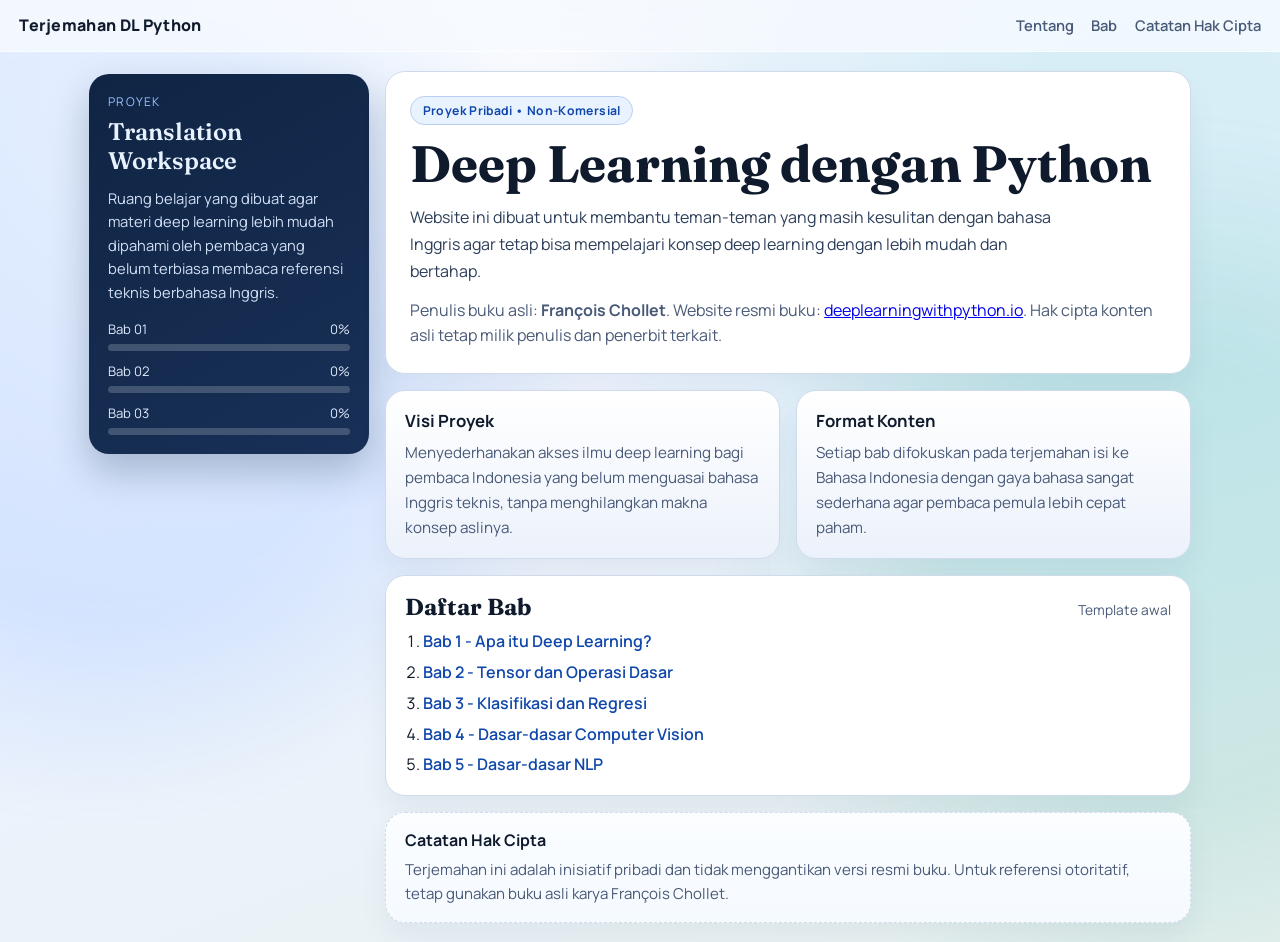
==== index.html @ 6f37f848 "menambahkan link ke buku asli franchois chollet" ====
<!DOCTYPE html>
<html lang="id">
<head>
  <meta charset="UTF-8">
  <meta name="viewport" content="width=device-width, initial-scale=1.0">
  <title>Deep Learning dengan Python - Terjemahan Pribadi</title>
  <meta name="description" content="Proyek terjemahan pribadi untuk membantu pembaca yang belum nyaman dengan bahasa Inggris memahami buku Deep Learning with Python karya François Chollet.">
  <link rel="preconnect" href="https://fonts.googleapis.com">
  <link rel="preconnect" href="https://fonts.gstatic.com" crossorigin>
  <link href="https://fonts.googleapis.com/css2?family=Manrope:wght@400;500;700;800&family=Fraunces:opsz,wght,SOFT@9..144,400..700,50&display=swap" rel="stylesheet">
  <link rel="stylesheet" href="styles.css">
</head>
<body>
  
  <div class="ambient"></div>

  <header class="topbar">
    <div class="brand">Terjemahan DL Python</div>
    <nav class="topnav">
      <a href="#tentang">Tentang</a>
      <a href="#bab">Bab</a>
      <a href="#catatan">Catatan Hak Cipta</a>
    </nav>
  </header>

  <div class="layout">
    <aside class="sidebar">
      <p class="meta-label">Proyek</p>
      <h2 class="meta-title">Translation Workspace</h2>
      <p class="meta-copy">Ruang belajar yang dibuat agar materi deep learning lebih mudah dipahami oleh pembaca yang belum terbiasa membaca referensi teknis berbahasa Inggris.</p>

      <div class="progress-list">
        <div class="progress-item">
          <div class="progress-head"><span>Bab 01</span><span>0%</span></div>
          <div class="bar"><span style="width:0%"></span></div>
        </div>
        <div class="progress-item">
          <div class="progress-head"><span>Bab 02</span><span>0%</span></div>
          <div class="bar"><span style="width:0%"></span></div>
        </div>
        <div class="progress-item">
          <div class="progress-head"><span>Bab 03</span><span>0%</span></div>
          <div class="bar"><span style="width:0%"></span></div>
        </div>
      </div>
    </aside>

    <main class="canvas">
      <section class="hero-card" id="tentang">
        <p class="pill">Proyek Pribadi • Non-Komersial</p>
        <h1>Deep Learning dengan Python</h1>
        <p class="lead">
          Website ini dibuat untuk membantu teman-teman yang masih kesulitan dengan bahasa Inggris agar tetap bisa mempelajari konsep deep learning dengan lebih mudah dan bertahap.
        </p>
        <p class="credit">
          Penulis buku asli: <strong>François Chollet</strong>.
          Website resmi buku:
          <a href="https://deeplearningwithpython.io/" target="_blank" rel="noopener noreferrer">deeplearningwithpython.io</a>.
          Hak cipta konten asli tetap milik penulis dan penerbit terkait.
        </p>
      </section>

      <section class="grid">
        <article class="panel">
          <h3>Visi Proyek</h3>
          <p>Menyederhanakan akses ilmu deep learning bagi pembaca Indonesia yang belum menguasai bahasa Inggris teknis, tanpa menghilangkan makna konsep aslinya.</p>
        </article>
        <article class="panel">
          <h3>Format Konten</h3>
          <p>Setiap bab difokuskan pada terjemahan isi ke Bahasa Indonesia dengan gaya bahasa sangat sederhana agar pembaca pemula lebih cepat paham.</p>
        </article>
      </section>

      <section class="chapter-panel" id="bab">
        <div class="panel-head">
          <h2>Daftar Bab</h2>
          <span>Template awal</span>
        </div>
        <ol class="chapters">
          <li><a href="bab-01.html">Bab 1 - Apa itu Deep Learning?</a></li>
          <li><a href="#">Bab 2 - Tensor dan Operasi Dasar</a></li>
          <li><a href="#">Bab 3 - Klasifikasi dan Regresi</a></li>
          <li><a href="#">Bab 4 - Dasar-dasar Computer Vision</a></li>
          <li><a href="#">Bab 5 - Dasar-dasar NLP</a></li>
        </ol>
      </section>

      <section class="legal" id="catatan">
        <h3>Catatan Hak Cipta</h3>
        <p>Terjemahan ini adalah inisiatif pribadi dan tidak menggantikan versi resmi buku. Untuk referensi otoritatif, tetap gunakan buku asli karya François Chollet.</p>
      </section>
    </main>
  </div>
</body>
</html>
---- styles.css ----
:root {
  --bg: #f3f6fb;
  --surface: #ffffff;
  --surface-soft: #ecf2fb;
  --ink: #0f1b2d;
  --muted: #495a78;
  --line: #cfdaea;
  --primary: #1a5ed8;
  --primary-deep: #0f47aa;
  --accent: #129477;
}

* { box-sizing: border-box; }

html, body {
  margin: 0;
  min-height: 100%;
}

body {
  font-family: "Manrope", "Segoe UI", sans-serif;
  color: var(--ink);
  background:
    radial-gradient(circle at 15% 8%, #ffffff 0 10%, transparent 40%),
    radial-gradient(circle at 90% 20%, #d8eef7 0 12%, transparent 42%),
    linear-gradient(160deg, #f2f5fb, #edf3ff 45%, #e8f1ef);
}

.ambient {
  position: fixed;
  inset: -20%;
  z-index: -1;
  background:
    radial-gradient(circle at 20% 40%, #70a7ff33 0 18%, transparent 30%),
    radial-gradient(circle at 80% 60%, #12a48822 0 14%, transparent 28%);
  filter: blur(16px);
  animation: drift 18s ease-in-out infinite alternate;
}

.topbar {
  position: sticky;
  top: 0;
  z-index: 20;
  display: flex;
  justify-content: space-between;
  align-items: center;
  gap: 1rem;
  padding: 0.9rem 1.2rem;
  border-bottom: 1px solid #ffffff99;
  backdrop-filter: blur(10px);
  background: #f7fbffcc;
}

.brand {
  font-weight: 800;
  letter-spacing: 0.02em;
}

.topnav {
  display: flex;
  gap: 1.1rem;
}

.topnav a {
  color: var(--muted);
  text-decoration: none;
  font-size: 0.92rem;
  font-weight: 600;
}

.topnav a:hover { color: var(--primary); }

.layout {
  max-width: 1140px;
  margin: 0 auto;
  padding: 1.2rem;
  display: grid;
  grid-template-columns: 280px minmax(0, 1fr);
  gap: 1rem;
}

.sidebar {
  align-self: start;
  position: sticky;
  top: 74px;
  background: linear-gradient(150deg, #102544, #183057);
  color: #e8f2ff;
  border-radius: 20px;
  padding: 1.2rem;
  box-shadow: 0 18px 38px #08224240;
  animation: rise 0.7s ease both;
}

.meta-label {
  margin: 0;
  font-size: 0.75rem;
  text-transform: uppercase;
  letter-spacing: 0.09em;
  color: #9ec2ff;
}

.meta-title {
  margin: 0.45rem 0 0;
  font-family: "Fraunces", Georgia, serif;
  font-size: 1.5rem;
  font-weight: 600;
}

.meta-copy {
  margin: 0.7rem 0 1rem;
  line-height: 1.6;
  color: #d2e0f5;
  font-size: 0.92rem;
}

.progress-list {
  display: grid;
  gap: 0.72rem;
}

.progress-head {
  display: flex;
  justify-content: space-between;
  font-size: 0.82rem;
  color: #dfe9fc;
}

.bar {
  height: 7px;
  border-radius: 999px;
  background: #ffffff30;
  margin-top: 0.35rem;
  overflow: hidden;
}

.bar span {
  display: block;
  height: 100%;
  border-radius: 999px;
  background: linear-gradient(90deg, #77f2d6, #73b6ff);
}

.canvas {
  display: grid;
  gap: 1rem;
}

.hero-card,
.panel,
.chapter-panel,
.legal {
  border: 1px solid var(--line);
  border-radius: 20px;
  background: var(--surface);
  box-shadow: 0 14px 28px #27426210;
  animation: rise 0.7s ease both;
}

.hero-card {
  padding: 1.5rem;
}

.pill {
  display: inline-flex;
  margin: 0;
  border: 1px solid #b8cef3;
  border-radius: 999px;
  padding: 0.32rem 0.72rem;
  background: #e9f2ff;
  color: var(--primary-deep);
  font-size: 0.76rem;
  font-weight: 700;
  letter-spacing: 0.03em;
}

h1 {
  margin: 0.8rem 0 0;
  font-family: "Fraunces", Georgia, serif;
  font-size: clamp(2rem, 4.1vw, 3.2rem);
  line-height: 1.03;
}

.lead {
  margin: 0.8rem 0 0;
  color: #2c3e5a;
  max-width: 65ch;
  line-height: 1.7;
}

.credit {
  margin: 0.8rem 0 0;
  color: var(--muted);
  line-height: 1.6;
}

.grid {
  display: grid;
  grid-template-columns: repeat(2, minmax(0, 1fr));
  gap: 1rem;
}

.panel {
  padding: 1.1rem 1.2rem;
  background: linear-gradient(180deg, #ffffff, var(--surface-soft));
}

.panel h3 {
  margin: 0;
  font-size: 1.05rem;
}

.panel p {
  margin: 0.5rem 0 0;
  color: var(--muted);
  line-height: 1.65;
  font-size: 0.95rem;
}

.chapter-panel {
  padding: 1rem 1.2rem 1.2rem;
}

.panel-head {
  display: flex;
  justify-content: space-between;
  align-items: baseline;
  gap: 1rem;
}

h2 {
  margin: 0;
  font-family: "Fraunces", Georgia, serif;
  font-size: 1.45rem;
}

.panel-head span {
  color: var(--muted);
  font-size: 0.86rem;
}

.chapters {
  margin: 0.6rem 0 0;
  padding-left: 1.1rem;
}

.chapters li + li {
  margin-top: 0.55rem;
}

.chapters a {
  color: var(--primary-deep);
  font-weight: 600;
  text-decoration: none;
}

.chapters a:hover {
  color: var(--accent);
}

.legal {
  padding: 1rem 1.2rem;
  border-style: dashed;
  background: linear-gradient(180deg, #fbfdff, #f5faff);
}

.legal h3 {
  margin: 0;
  font-size: 1rem;
}

.legal p {
  margin: 0.45rem 0 0;
  color: var(--muted);
  line-height: 1.6;
  font-size: 0.94rem;
}

@keyframes rise {
  from {
    opacity: 0;
    transform: translateY(12px);
  }
  to {
    opacity: 1;
    transform: translateY(0);
  }
}

@keyframes drift {
  from { transform: translate(-1%, 0%); }
  to { transform: translate(1%, -2%); }
}

@media (max-width: 980px) {
  .layout {
    grid-template-columns: 1fr;
  }

  .sidebar {
    position: static;
  }
}

@media (max-width: 720px) {
  .topbar {
    flex-direction: column;
    align-items: flex-start;
  }

  .topnav {
    flex-wrap: wrap;
  }

  .grid {
    grid-template-columns: 1fr;
  }

  .hero-card, .panel, .chapter-panel, .legal {
    border-radius: 16px;
  }
}
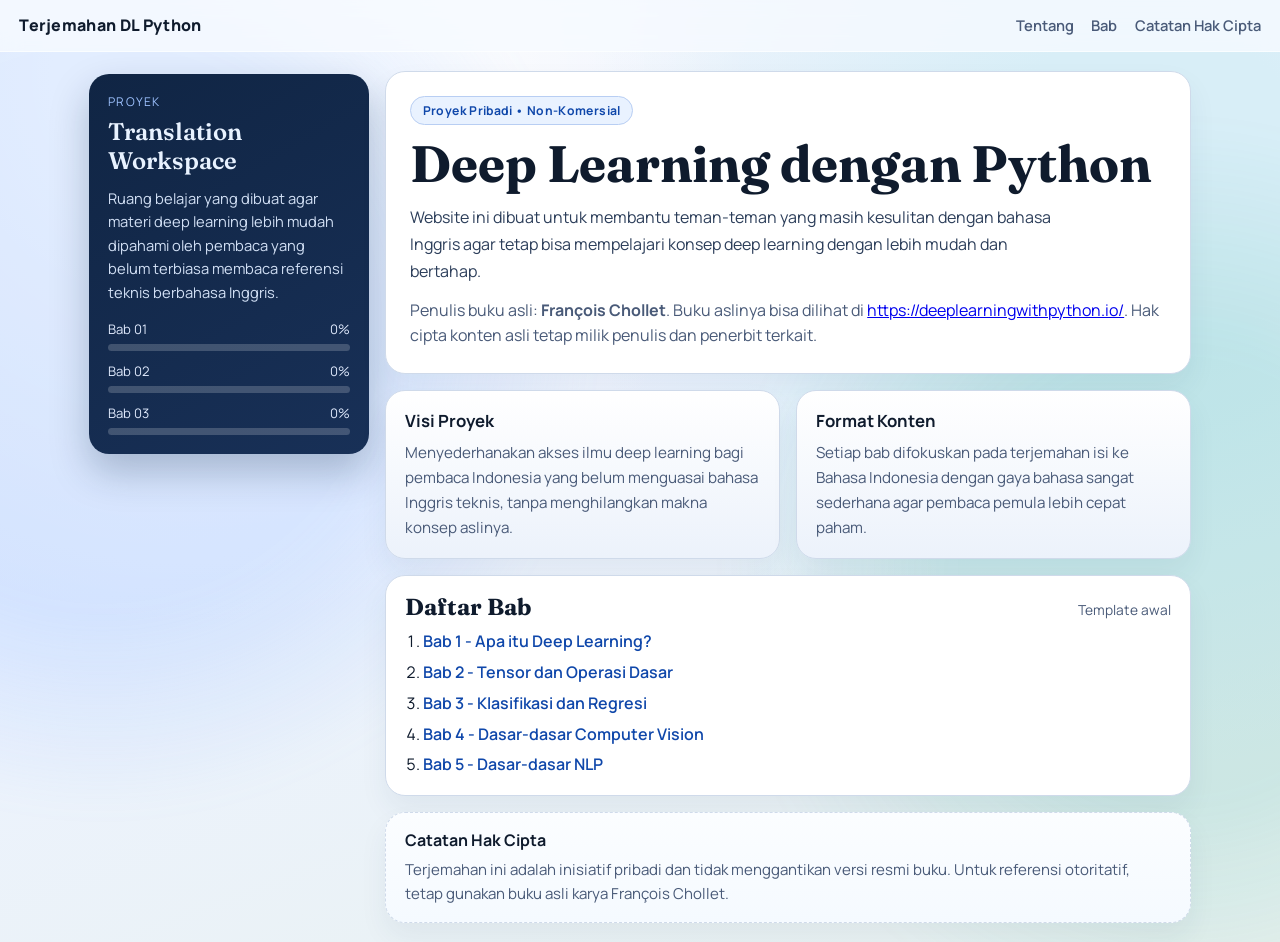
==== commit 88e04131: "Update bab 2 dan progress bar" ====
--- a/index.html
+++ b/index.html
@@ -54,8 +54,8 @@
         </p>
         <p class="credit">
           Penulis buku asli: <strong>François Chollet</strong>.
-          Website resmi buku:
-          <a href="https://deeplearningwithpython.io/" target="_blank" rel="noopener noreferrer">deeplearningwithpython.io</a>.
+          Buku aslinya bisa dilihat di
+          <a href="https://deeplearningwithpython.io/" target="_blank" rel="noopener noreferrer">https://deeplearningwithpython.io/</a>.
           Hak cipta konten asli tetap milik penulis dan penerbit terkait.
         </p>
       </section>
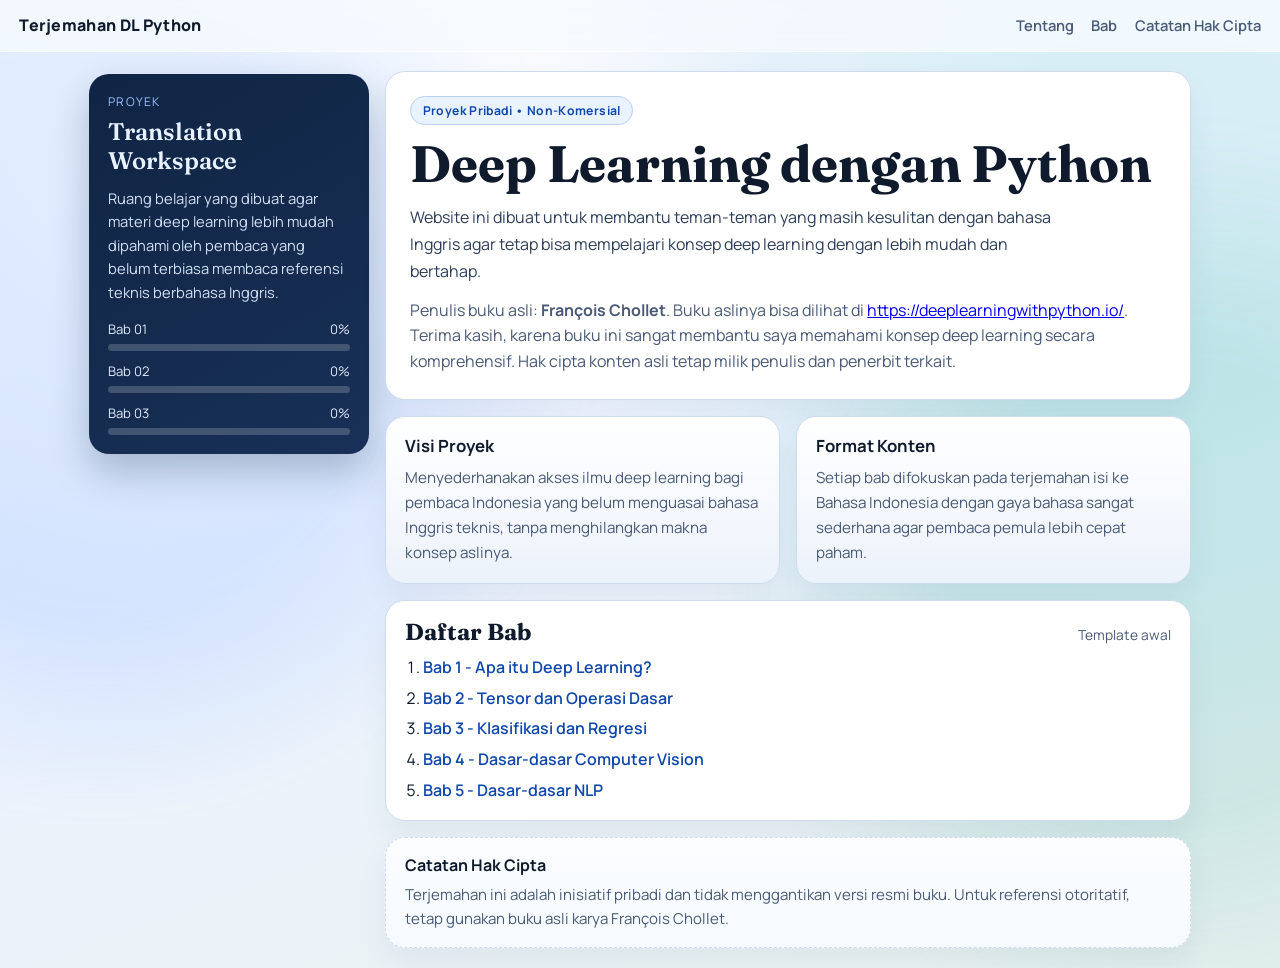
==== commit 27204a98: "rasa terimakasih" ====
--- a/index.html
+++ b/index.html
@@ -56,6 +56,7 @@
           Penulis buku asli: <strong>François Chollet</strong>.
           Buku aslinya bisa dilihat di
           <a href="https://deeplearningwithpython.io/" target="_blank" rel="noopener noreferrer">https://deeplearningwithpython.io/</a>.
+          Terima kasih, karena buku ini sangat membantu saya memahami konsep deep learning secara komprehensif.
           Hak cipta konten asli tetap milik penulis dan penerbit terkait.
         </p>
       </section>
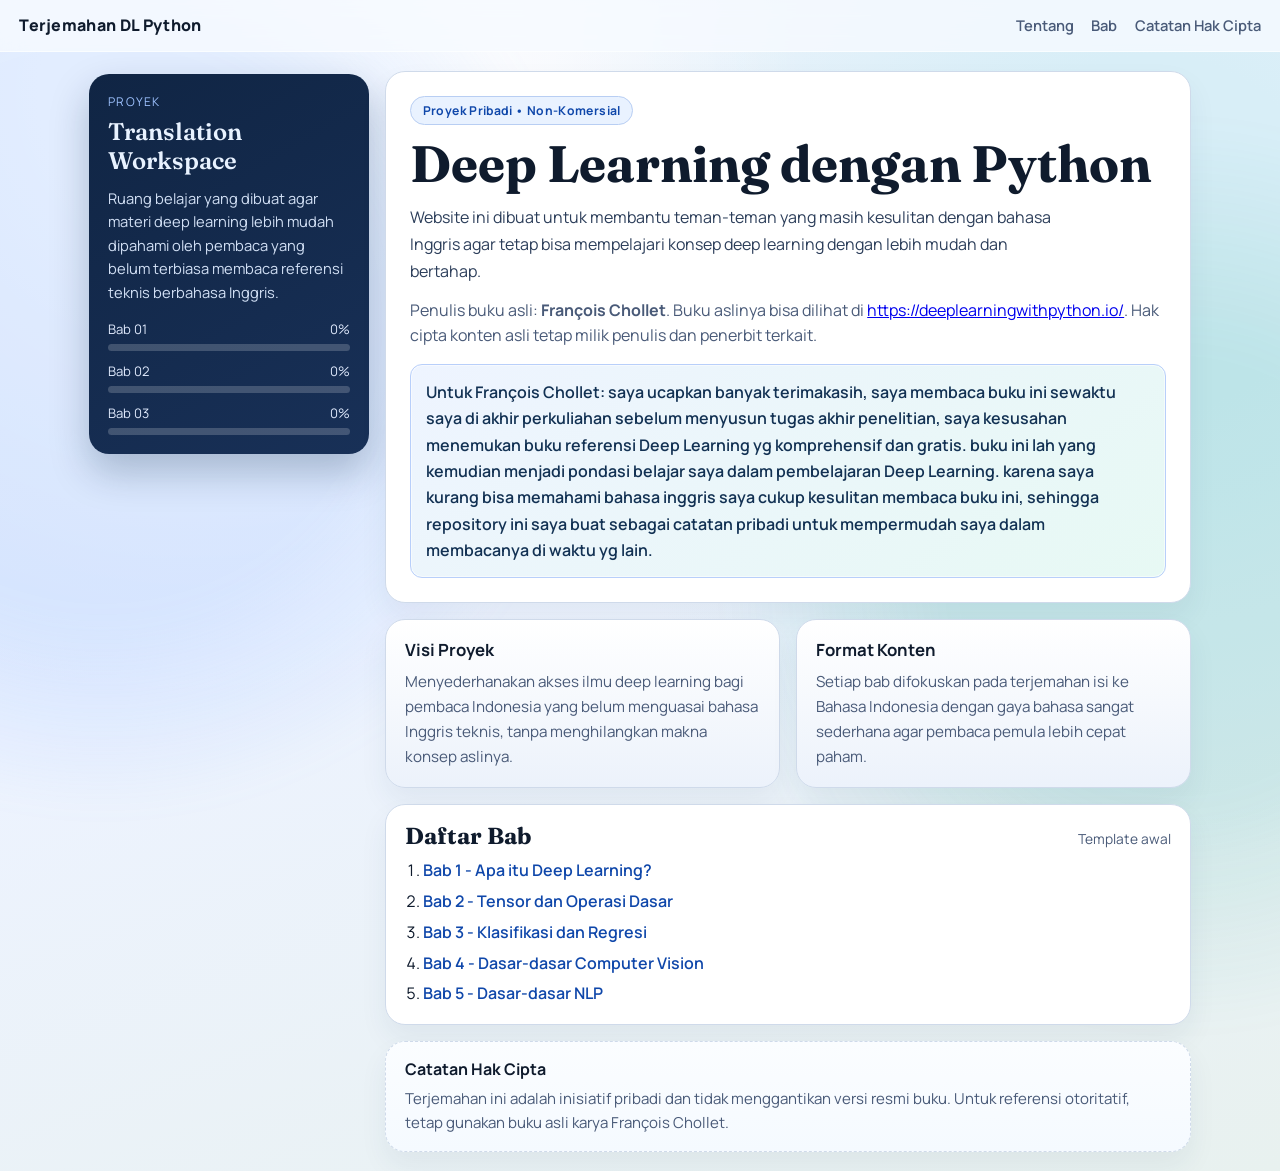
==== commit 9cc4ecd3: "ucapan terimakasih" ====
--- a/index.html
+++ b/index.html
@@ -56,8 +56,10 @@
           Penulis buku asli: <strong>François Chollet</strong>.
           Buku aslinya bisa dilihat di
           <a href="https://deeplearningwithpython.io/" target="_blank" rel="noopener noreferrer">https://deeplearningwithpython.io/</a>.
-          Terima kasih, karena buku ini sangat membantu saya memahami konsep deep learning secara komprehensif.
           Hak cipta konten asli tetap milik penulis dan penerbit terkait.
+        </p>
+        <p class="gratitude-note">
+          Untuk François Chollet: saya ucapkan banyak terimakasih, saya membaca buku ini sewaktu saya di akhir perkuliahan sebelum menyusun tugas akhir penelitian, saya kesusahan menemukan buku referensi Deep Learning yg komprehensif dan gratis. buku ini lah yang kemudian menjadi pondasi belajar saya dalam pembelajaran Deep Learning. karena saya kurang bisa memahami bahasa inggris saya cukup kesulitan membaca buku ini, sehingga repository ini saya buat sebagai catatan pribadi untuk mempermudah saya dalam membacanya di waktu yg lain.
         </p>
       </section>
 
--- a/styles.css
+++ b/styles.css
@@ -193,6 +193,18 @@
   line-height: 1.6;
 }
 
+.gratitude-note {
+  margin: 0.95rem 0 0;
+  padding: 0.85rem 0.95rem;
+  border-radius: 12px;
+  border: 1px solid #b8cffa;
+  background: linear-gradient(145deg, #eef4ff, #e7f9f4);
+  color: #123153;
+  font-weight: 600;
+  line-height: 1.65;
+  box-shadow: inset 0 0 0 1px #ffffff88;
+}
+
 .grid {
   display: grid;
   grid-template-columns: repeat(2, minmax(0, 1fr));
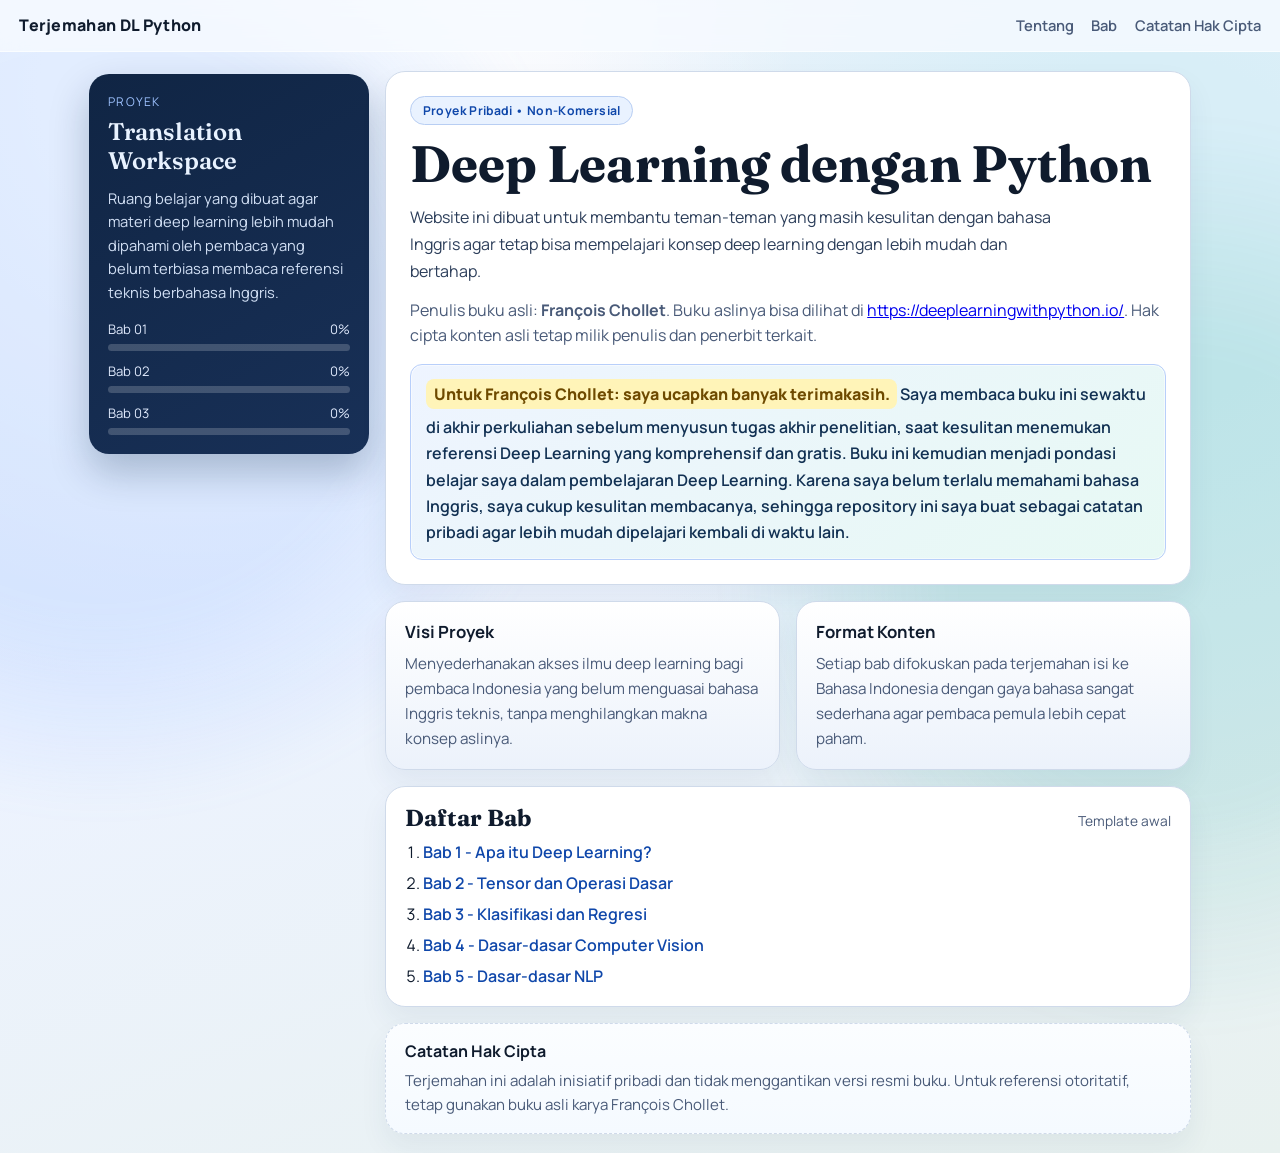
==== commit 7a8628ab: "rasa terimakasih" ====
--- a/index.html
+++ b/index.html
@@ -59,7 +59,10 @@
           Hak cipta konten asli tetap milik penulis dan penerbit terkait.
         </p>
         <p class="gratitude-note">
-          Untuk François Chollet: saya ucapkan banyak terimakasih, saya membaca buku ini sewaktu saya di akhir perkuliahan sebelum menyusun tugas akhir penelitian, saya kesusahan menemukan buku referensi Deep Learning yg komprehensif dan gratis. buku ini lah yang kemudian menjadi pondasi belajar saya dalam pembelajaran Deep Learning. karena saya kurang bisa memahami bahasa inggris saya cukup kesulitan membaca buku ini, sehingga repository ini saya buat sebagai catatan pribadi untuk mempermudah saya dalam membacanya di waktu yg lain.
+          <span class="gratitude-highlight">Untuk François Chollet: saya ucapkan banyak terimakasih.</span>
+          Saya membaca buku ini sewaktu di akhir perkuliahan sebelum menyusun tugas akhir penelitian, saat kesulitan menemukan referensi Deep Learning yang komprehensif dan gratis.
+          Buku ini kemudian menjadi pondasi belajar saya dalam pembelajaran Deep Learning.
+          Karena saya belum terlalu memahami bahasa Inggris, saya cukup kesulitan membacanya, sehingga repository ini saya buat sebagai catatan pribadi agar lebih mudah dipelajari kembali di waktu lain.
         </p>
       </section>
 
--- a/styles.css
+++ b/styles.css
@@ -205,6 +205,16 @@
   box-shadow: inset 0 0 0 1px #ffffff88;
 }
 
+.gratitude-highlight {
+  display: inline-block;
+  margin-bottom: 0.3rem;
+  padding: 0.12rem 0.45rem;
+  border-radius: 8px;
+  background: #fff4b8;
+  color: #6e4a00;
+  font-weight: 800;
+}
+
 .grid {
   display: grid;
   grid-template-columns: repeat(2, minmax(0, 1fr));
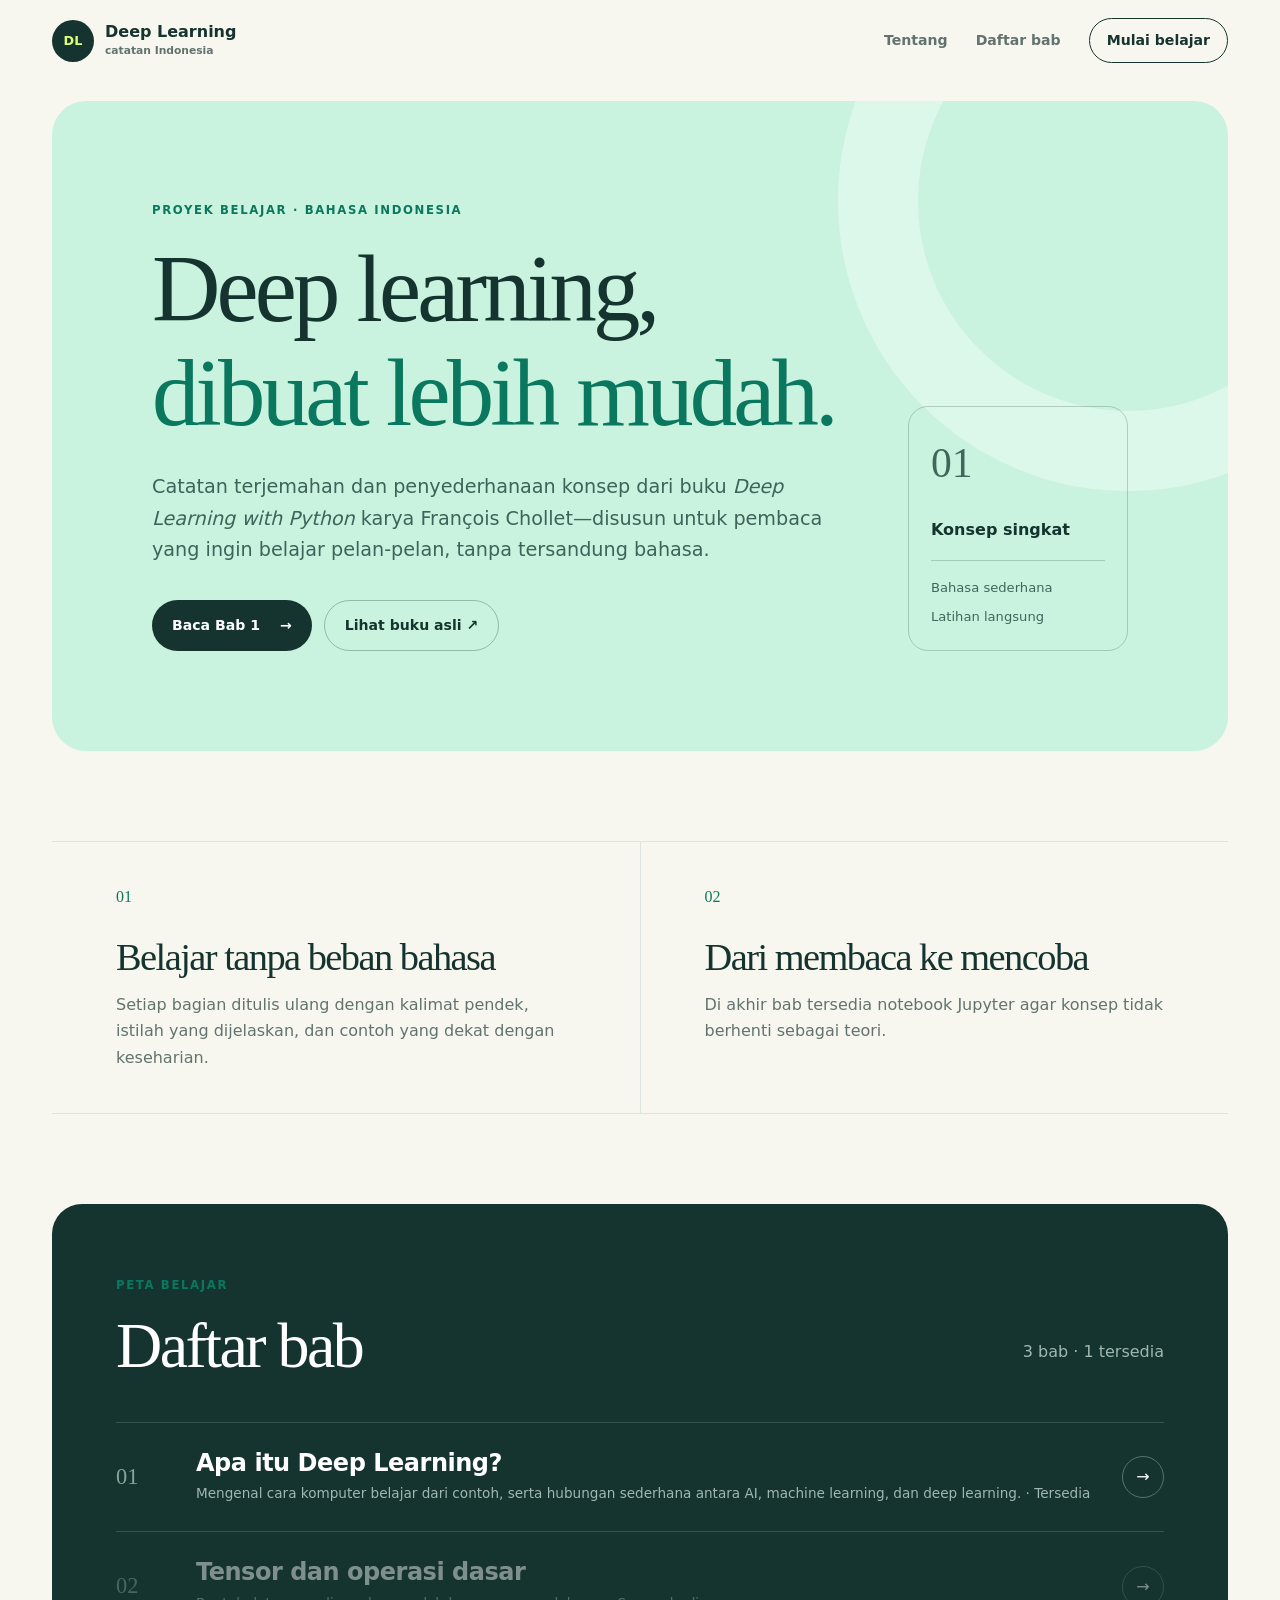
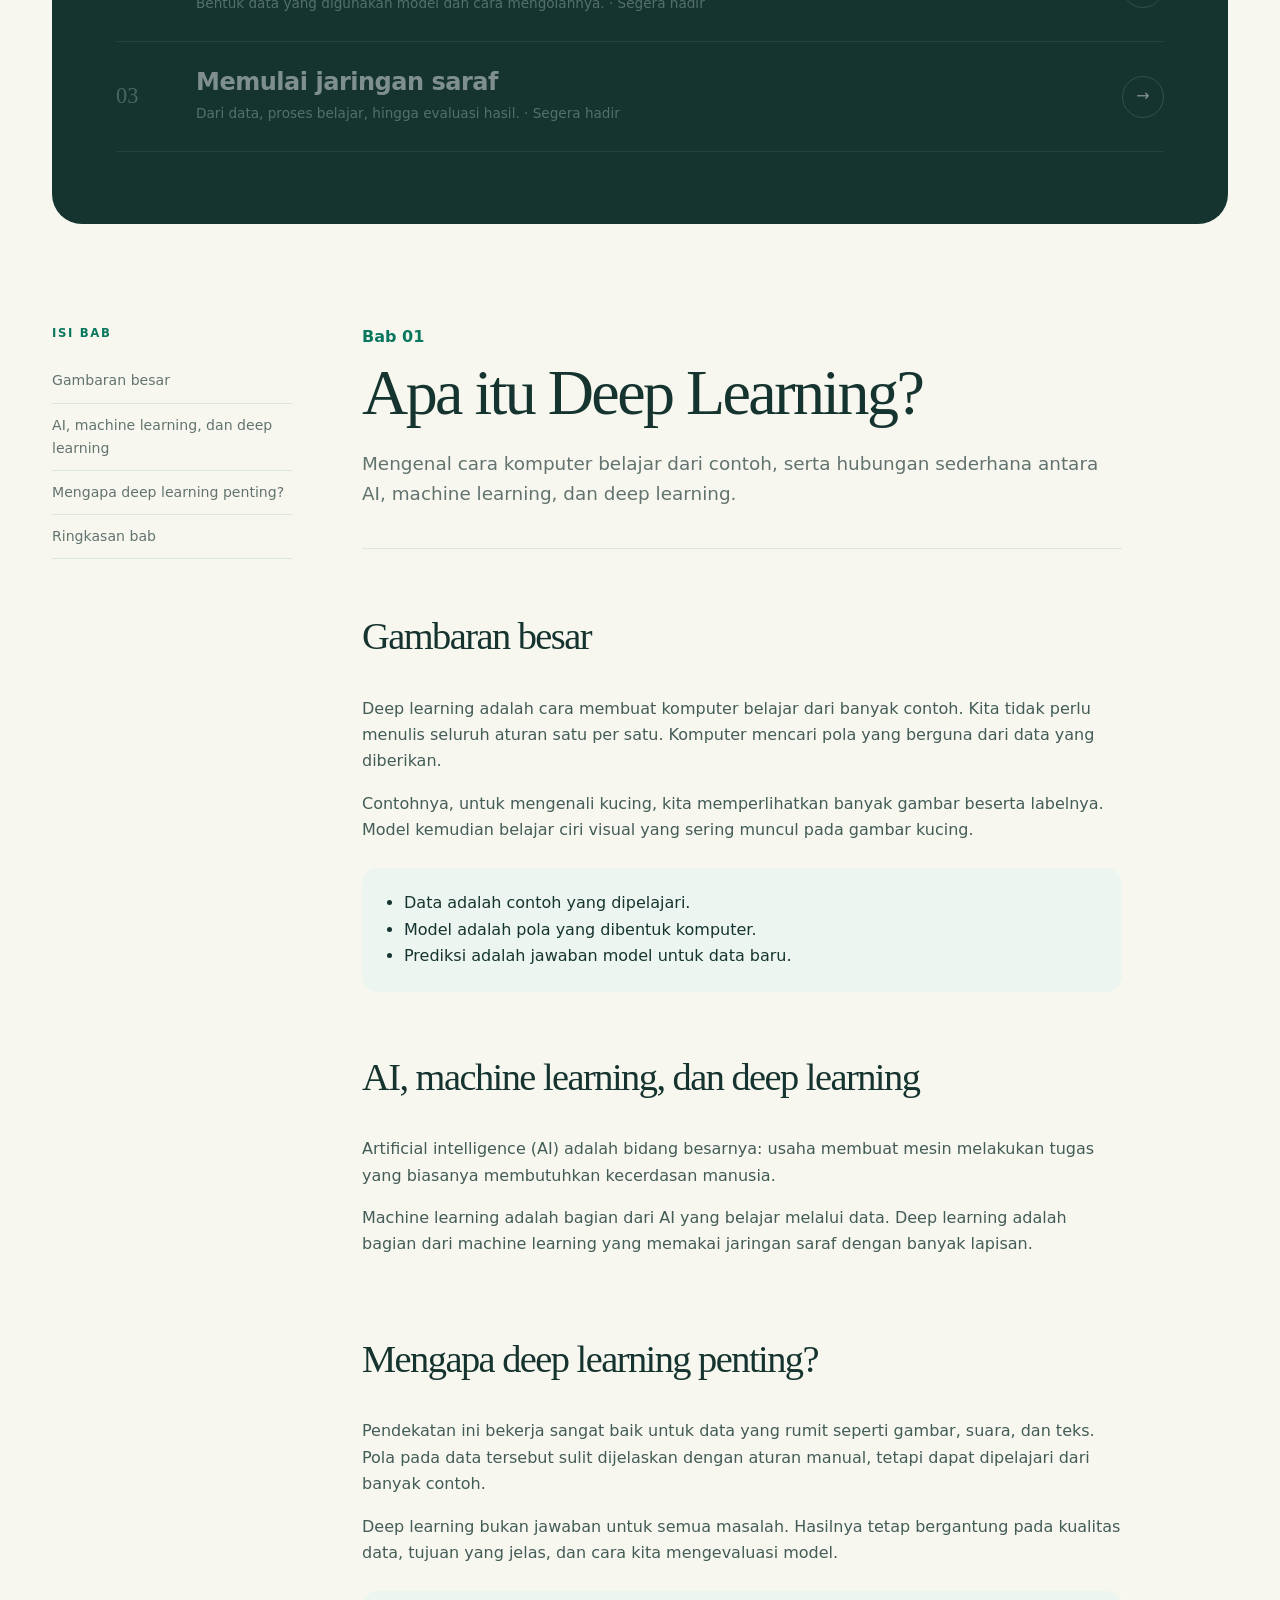
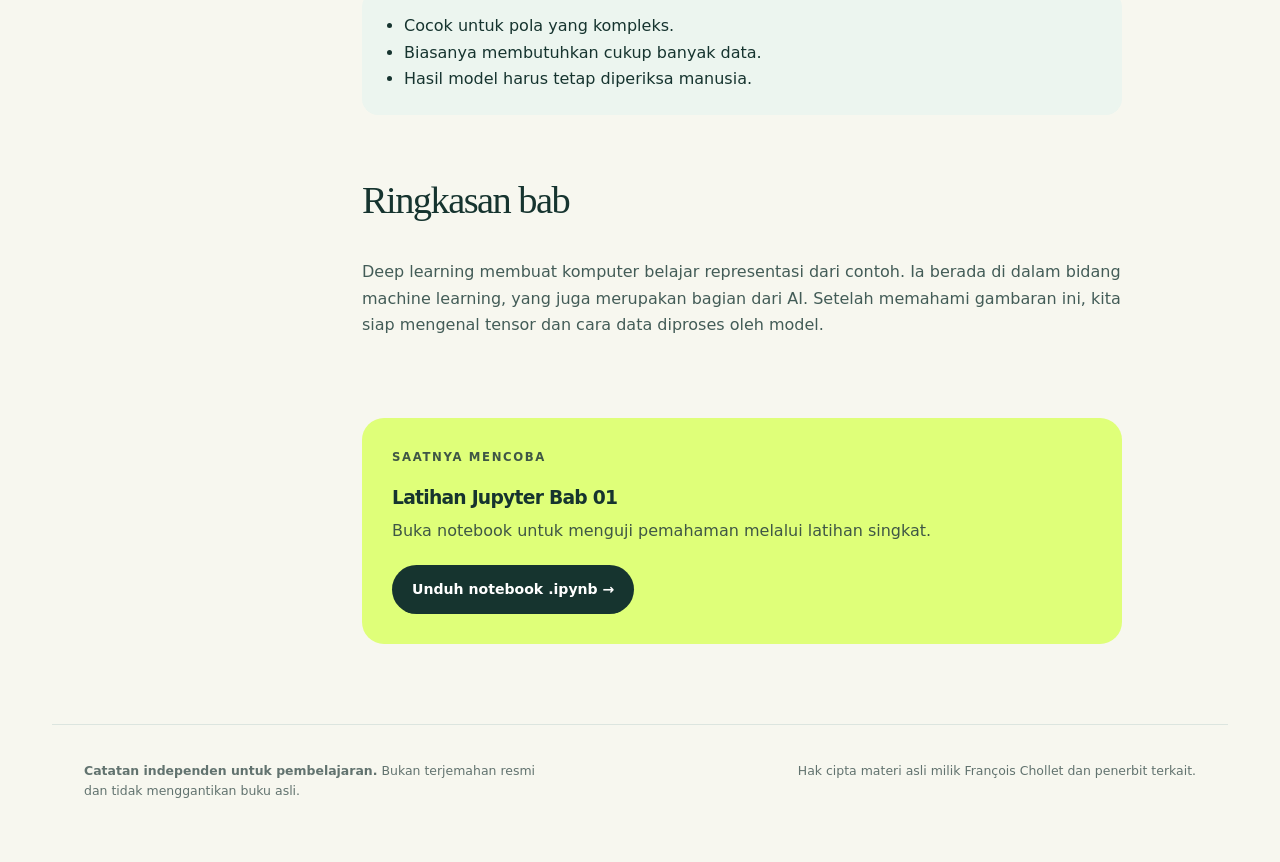
==== commit 2c8f887f: "update" ====
--- a/index.html
+++ b/index.html
@@ -1,101 +1,85 @@
-<!DOCTYPE html>
+<!doctype html>
 <html lang="id">
 <head>
-  <meta charset="UTF-8">
-  <meta name="viewport" content="width=device-width, initial-scale=1.0">
-  <title>Deep Learning dengan Python - Terjemahan Pribadi</title>
-  <meta name="description" content="Proyek terjemahan pribadi untuk membantu pembaca yang belum nyaman dengan bahasa Inggris memahami buku Deep Learning with Python karya François Chollet.">
-  <link rel="preconnect" href="https://fonts.googleapis.com">
-  <link rel="preconnect" href="https://fonts.gstatic.com" crossorigin>
-  <link href="https://fonts.googleapis.com/css2?family=Manrope:wght@400;500;700;800&family=Fraunces:opsz,wght,SOFT@9..144,400..700,50&display=swap" rel="stylesheet">
+  <meta charset="utf-8">
+  <meta name="viewport" content="width=device-width, initial-scale=1">
+  <meta name="description" content="Catatan belajar Deep Learning with Python dalam bahasa Indonesia yang sederhana.">
+  <title>Deep Learning dengan Python — Catatan Indonesia</title>
   <link rel="stylesheet" href="styles.css">
+  <script src="content/book-content.js" defer></script>
+  <script src="app.js" defer></script>
 </head>
 <body>
-  
-  <div class="ambient"></div>
-
-  <header class="topbar">
-    <div class="brand">Terjemahan DL Python</div>
-    <nav class="topnav">
+  <header class="site-header">
+    <a class="brand" href="#beranda" aria-label="Ke beranda">
+      <span class="brand-mark">DL</span>
+      <span>Deep Learning<br><small>catatan Indonesia</small></span>
+    </a>
+    <nav aria-label="Navigasi utama">
       <a href="#tentang">Tentang</a>
-      <a href="#bab">Bab</a>
-      <a href="#catatan">Catatan Hak Cipta</a>
+      <a href="#daftar-bab">Daftar bab</a>
+      <a class="nav-button" href="#mulai-belajar">Mulai belajar</a>
     </nav>
   </header>
 
-  <div class="layout">
-    <aside class="sidebar">
-      <p class="meta-label">Proyek</p>
-      <h2 class="meta-title">Translation Workspace</h2>
-      <p class="meta-copy">Ruang belajar yang dibuat agar materi deep learning lebih mudah dipahami oleh pembaca yang belum terbiasa membaca referensi teknis berbahasa Inggris.</p>
-
-      <div class="progress-list">
-        <div class="progress-item">
-          <div class="progress-head"><span>Bab 01</span><span>0%</span></div>
-          <div class="bar"><span style="width:0%"></span></div>
-        </div>
-        <div class="progress-item">
-          <div class="progress-head"><span>Bab 02</span><span>0%</span></div>
-          <div class="bar"><span style="width:0%"></span></div>
-        </div>
-        <div class="progress-item">
-          <div class="progress-head"><span>Bab 03</span><span>0%</span></div>
-          <div class="bar"><span style="width:0%"></span></div>
+  <main id="beranda">
+    <section class="hero" id="tentang">
+      <div class="hero-copy">
+        <p class="eyebrow">Proyek belajar · Bahasa Indonesia</p>
+        <h1>Deep learning,<br><span>dibuat lebih mudah.</span></h1>
+        <p class="hero-lead">Catatan terjemahan dan penyederhanaan konsep dari buku <em>Deep Learning with Python</em> karya François Chollet—disusun untuk pembaca yang ingin belajar pelan-pelan, tanpa tersandung bahasa.</p>
+        <div class="hero-actions">
+          <a class="button primary" href="#mulai-belajar">Baca Bab 1 <span>→</span></a>
+          <a class="button secondary" href="https://deeplearningwithpython.io/" target="_blank" rel="noopener noreferrer">Lihat buku asli ↗</a>
         </div>
       </div>
-    </aside>
+      <aside class="hero-note" aria-label="Prinsip belajar">
+        <span class="note-number">01</span>
+        <p>Konsep singkat</p>
+        <span class="note-line"></span>
+        <span>Bahasa sederhana</span>
+        <span>Latihan langsung</span>
+      </aside>
+    </section>
 
-    <main class="canvas">
-      <section class="hero-card" id="tentang">
-        <p class="pill">Proyek Pribadi • Non-Komersial</p>
-        <h1>Deep Learning dengan Python</h1>
-        <p class="lead">
-          Website ini dibuat untuk membantu teman-teman yang masih kesulitan dengan bahasa Inggris agar tetap bisa mempelajari konsep deep learning dengan lebih mudah dan bertahap.
-        </p>
-        <p class="credit">
-          Penulis buku asli: <strong>François Chollet</strong>.
-          Buku aslinya bisa dilihat di
-          <a href="https://deeplearningwithpython.io/" target="_blank" rel="noopener noreferrer">https://deeplearningwithpython.io/</a>.
-          Hak cipta konten asli tetap milik penulis dan penerbit terkait.
-        </p>
-        <p class="gratitude-note">
-          <span class="gratitude-highlight">Untuk François Chollet: saya ucapkan banyak terimakasih.</span>
-          Saya membaca buku ini sewaktu di akhir perkuliahan sebelum menyusun tugas akhir penelitian, saat kesulitan menemukan referensi Deep Learning yang komprehensif dan gratis.
-          Buku ini kemudian menjadi pondasi belajar saya dalam pembelajaran Deep Learning.
-          Karena saya belum terlalu memahami bahasa Inggris, saya cukup kesulitan membacanya, sehingga repository ini saya buat sebagai catatan pribadi agar lebih mudah dipelajari kembali di waktu lain.
-        </p>
-      </section>
+    <section class="intro-grid" aria-label="Tentang proyek">
+      <article>
+        <span class="section-number">01</span>
+        <h2>Belajar tanpa beban bahasa</h2>
+        <p>Setiap bagian ditulis ulang dengan kalimat pendek, istilah yang dijelaskan, dan contoh yang dekat dengan keseharian.</p>
+      </article>
+      <article>
+        <span class="section-number">02</span>
+        <h2>Dari membaca ke mencoba</h2>
+        <p>Di akhir bab tersedia notebook Jupyter agar konsep tidak berhenti sebagai teori.</p>
+      </article>
+    </section>
 
-      <section class="grid">
-        <article class="panel">
-          <h3>Visi Proyek</h3>
-          <p>Menyederhanakan akses ilmu deep learning bagi pembaca Indonesia yang belum menguasai bahasa Inggris teknis, tanpa menghilangkan makna konsep aslinya.</p>
-        </article>
-        <article class="panel">
-          <h3>Format Konten</h3>
-          <p>Setiap bab difokuskan pada terjemahan isi ke Bahasa Indonesia dengan gaya bahasa sangat sederhana agar pembaca pemula lebih cepat paham.</p>
-        </article>
-      </section>
+    <section class="chapters-section" id="daftar-bab">
+      <div class="section-heading">
+        <div>
+          <p class="eyebrow">Peta belajar</p>
+          <h2>Daftar bab</h2>
+        </div>
+        <p id="chapter-count">Memuat konten…</p>
+      </div>
+      <div class="chapter-list" id="chapter-list"></div>
+    </section>
 
-      <section class="chapter-panel" id="bab">
-        <div class="panel-head">
-          <h2>Daftar Bab</h2>
-          <span>Template awal</span>
-        </div>
-        <ol class="chapters">
-          <li><a href="bab-01.html">Bab 1 - Apa itu Deep Learning?</a></li>
-          <li><a href="#">Bab 2 - Tensor dan Operasi Dasar</a></li>
-          <li><a href="#">Bab 3 - Klasifikasi dan Regresi</a></li>
-          <li><a href="#">Bab 4 - Dasar-dasar Computer Vision</a></li>
-          <li><a href="#">Bab 5 - Dasar-dasar NLP</a></li>
-        </ol>
-      </section>
+    <section class="reader-section" id="mulai-belajar" aria-live="polite">
+      <aside class="reader-nav">
+        <p class="eyebrow">Isi bab</p>
+        <div id="subchapter-nav"></div>
+      </aside>
+      <article class="reader" id="chapter-content">
+        <p>Memuat Bab 1…</p>
+      </article>
+    </section>
+  </main>
 
-      <section class="legal" id="catatan">
-        <h3>Catatan Hak Cipta</h3>
-        <p>Terjemahan ini adalah inisiatif pribadi dan tidak menggantikan versi resmi buku. Untuk referensi otoritatif, tetap gunakan buku asli karya François Chollet.</p>
-      </section>
-    </main>
-  </div>
+  <footer>
+    <p><strong>Catatan independen untuk pembelajaran.</strong> Bukan terjemahan resmi dan tidak menggantikan buku asli.</p>
+    <p>Hak cipta materi asli milik François Chollet dan penerbit terkait.</p>
+  </footer>
 </body>
 </html>
--- a/styles.css
+++ b/styles.css
@@ -1,343 +1,132 @@
 :root {
-  --bg: #f3f6fb;
-  --surface: #ffffff;
-  --surface-soft: #ecf2fb;
-  --ink: #0f1b2d;
-  --muted: #495a78;
-  --line: #cfdaea;
-  --primary: #1a5ed8;
-  --primary-deep: #0f47aa;
-  --accent: #129477;
+  --ink: #16342f;
+  --muted: #62736f;
+  --cream: #f7f7ef;
+  --paper: #fffffb;
+  --mint: #c9f3df;
+  --mint-dark: #0a775f;
+  --lime: #dfff79;
+  --line: #dce5df;
+  --shadow: 0 24px 60px rgba(24, 69, 58, .09);
 }
 
 * { box-sizing: border-box; }
+html { scroll-behavior: smooth; }
+body {
+  margin: 0;
+  color: var(--ink);
+  background: var(--cream);
+  font-family: Inter, ui-sans-serif, system-ui, -apple-system, BlinkMacSystemFont, "Segoe UI", sans-serif;
+  line-height: 1.65;
+}
+a { color: inherit; }
 
-html, body {
-  margin: 0;
-  min-height: 100%;
+.site-header {
+  position: sticky;
+  top: 0;
+  z-index: 10;
+  max-width: 1240px;
+  margin: 0 auto;
+  padding: 18px 32px;
+  display: flex;
+  align-items: center;
+  justify-content: space-between;
+  background: rgba(247, 247, 239, .9);
+  backdrop-filter: blur(14px);
+}
+.brand { display: flex; align-items: center; gap: 11px; font-weight: 800; line-height: 1.05; text-decoration: none; }
+.brand small { color: var(--muted); font-size: .67rem; font-weight: 600; }
+.brand-mark { display: grid; place-items: center; width: 42px; height: 42px; border-radius: 50%; background: var(--ink); color: var(--lime); font-size: .8rem; }
+nav { display: flex; align-items: center; gap: 28px; }
+nav a { color: var(--muted); font-size: .88rem; font-weight: 700; text-decoration: none; }
+nav a:hover { color: var(--mint-dark); }
+.nav-button { padding: 10px 17px; border: 1px solid var(--ink); border-radius: 999px; color: var(--ink); }
+
+main { max-width: 1240px; margin: 0 auto; padding: 20px 32px 80px; }
+.hero {
+  min-height: 620px;
+  padding: clamp(44px, 8vw, 100px);
+  display: grid;
+  grid-template-columns: minmax(0, 1fr) 220px;
+  align-items: end;
+  gap: 60px;
+  overflow: hidden;
+  border-radius: 34px;
+  background: var(--mint);
+  position: relative;
+}
+.hero::after { content: ""; position: absolute; width: 420px; height: 420px; right: -190px; top: -190px; border: 80px solid rgba(255,255,255,.35); border-radius: 50%; }
+.eyebrow { margin: 0 0 16px; color: var(--mint-dark); font-size: .73rem; font-weight: 800; letter-spacing: .14em; text-transform: uppercase; }
+h1, h2, h3 { margin-top: 0; line-height: 1.1; letter-spacing: -.04em; }
+h1 { margin-bottom: 26px; max-width: 820px; font-family: Georgia, serif; font-size: clamp(3.5rem, 7.4vw, 6.8rem); font-weight: 500; }
+h1 span { color: var(--mint-dark); }
+.hero-lead { max-width: 690px; margin: 0; color: #3f625a; font-size: clamp(1rem, 1.5vw, 1.2rem); }
+.hero-actions { display: flex; gap: 12px; flex-wrap: wrap; margin-top: 34px; }
+.button { display: inline-flex; align-items: center; gap: 20px; padding: 13px 20px; border-radius: 999px; font-size: .88rem; font-weight: 800; text-decoration: none; }
+.primary { background: var(--ink); color: white; }
+.primary:hover { background: var(--mint-dark); }
+.secondary { border: 1px solid rgba(22,52,47,.3); }
+.hero-note { position: relative; z-index: 1; display: grid; gap: 8px; padding: 22px; border: 1px solid rgba(22,52,47,.22); border-radius: 20px; color: #41665d; font-size: .82rem; }
+.hero-note p { margin: 12px 0 0; color: var(--ink); font-size: 1rem; font-weight: 800; }
+.note-number { font-family: Georgia, serif; font-size: 2.6rem; }
+.note-line { height: 1px; margin: 8px 0; background: rgba(22,52,47,.2); }
+
+.intro-grid { display: grid; grid-template-columns: 1fr 1fr; gap: 1px; margin: 90px 0; background: var(--line); border-block: 1px solid var(--line); }
+.intro-grid article { padding: 42px clamp(20px, 5vw, 64px); background: var(--cream); }
+.section-number { color: var(--mint-dark); font-family: Georgia, serif; font-size: 1rem; }
+.intro-grid h2 { margin: 25px 0 14px; max-width: 430px; font-family: Georgia, serif; font-size: clamp(1.8rem, 3vw, 2.7rem); font-weight: 500; }
+.intro-grid p { max-width: 480px; margin: 0; color: var(--muted); }
+
+.chapters-section { padding: 72px clamp(20px, 5vw, 70px); border-radius: 30px; background: var(--ink); color: white; }
+.section-heading { display: flex; align-items: end; justify-content: space-between; gap: 30px; margin-bottom: 40px; }
+.section-heading h2 { margin: 0; font-family: Georgia, serif; font-size: clamp(2.5rem, 5vw, 4.5rem); font-weight: 500; }
+.section-heading > p { color: #9fb8b1; }
+.chapter-list { border-top: 1px solid #38534e; }
+.chapter-item { display: grid; grid-template-columns: 60px 1fr auto; align-items: center; gap: 20px; padding: 27px 0; border-bottom: 1px solid #38534e; text-decoration: none; }
+.chapter-item:hover .chapter-arrow { transform: translateX(5px); background: var(--lime); color: var(--ink); }
+.chapter-index { color: #82a49b; font-family: Georgia, serif; font-size: 1.4rem; }
+.chapter-item h3 { margin: 0 0 6px; font-size: clamp(1.1rem, 2vw, 1.5rem); letter-spacing: -.02em; }
+.chapter-item p { margin: 0; color: #9fb8b1; font-size: .85rem; }
+.chapter-arrow { display: grid; place-items: center; width: 42px; height: 42px; border: 1px solid #59716b; border-radius: 50%; transition: .2s ease; }
+.chapter-item.is-disabled { opacity: .45; pointer-events: none; }
+
+.reader-section { display: grid; grid-template-columns: 240px minmax(0, 1fr); gap: 70px; padding-top: 100px; }
+.reader-nav { position: sticky; top: 100px; align-self: start; }
+.reader-nav a { display: block; padding: 10px 0; border-bottom: 1px solid var(--line); color: var(--muted); font-size: .88rem; text-decoration: none; }
+.reader-nav a:hover { color: var(--mint-dark); }
+.reader { max-width: 760px; }
+.chapter-kicker { color: var(--mint-dark); font-weight: 800; }
+.reader h2 { margin: 8px 0 20px; font-family: Georgia, serif; font-size: clamp(2.5rem, 5vw, 4.6rem); font-weight: 500; }
+.chapter-summary { padding-bottom: 38px; border-bottom: 1px solid var(--line); color: var(--muted); font-size: 1.15rem; }
+.subchapter { padding: 48px 0 16px; scroll-margin-top: 100px; }
+.subchapter h3 { font-family: Georgia, serif; font-size: clamp(1.7rem, 3vw, 2.5rem); font-weight: 500; }
+.subchapter p { color: #435c57; }
+.key-points { margin: 25px 0 0; padding: 22px 22px 22px 42px; border-radius: 16px; background: #ecf5ef; }
+.practice-card { margin-top: 48px; padding: 30px; border-radius: 22px; background: var(--lime); }
+.practice-card h3 { margin-bottom: 10px; }
+.practice-card p { margin: 0 0 20px; color: #3f5745; }
+.practice-card .button { background: var(--ink); color: white; }
+.practice-card.no-notebook { background: #edf1e8; border: 1px dashed #b9c8be; }
+.practice-card.no-notebook h3 { margin-bottom: 8px; }
+
+footer { max-width: 1176px; margin: 0 auto; padding: 36px 32px 60px; display: flex; justify-content: space-between; gap: 30px; border-top: 1px solid var(--line); color: var(--muted); font-size: .78rem; }
+footer p { max-width: 470px; margin: 0; }
+
+@media (max-width: 800px) {
+  .site-header { padding: 14px 20px; }
+  nav > a:not(.nav-button) { display: none; }
+  main { padding: 10px 16px 60px; }
+  .hero { min-height: auto; grid-template-columns: 1fr; padding: 48px 24px 28px; border-radius: 24px; }
+  .hero-note { display: none; }
+  h1 { font-size: clamp(3.1rem, 15vw, 5rem); }
+  .intro-grid { grid-template-columns: 1fr; margin: 54px 0; }
+  .chapters-section { padding: 48px 24px; border-radius: 24px; }
+  .section-heading { align-items: start; flex-direction: column; }
+  .chapter-item { grid-template-columns: 42px 1fr auto; gap: 10px; }
+  .chapter-item p { display: none; }
+  .reader-section { grid-template-columns: 1fr; gap: 32px; padding-top: 70px; }
+  .reader-nav { position: static; }
+  footer { flex-direction: column; padding-inline: 20px; }
 }
 
-body {
-  font-family: "Manrope", "Segoe UI", sans-serif;
-  color: var(--ink);
-  background:
-    radial-gradient(circle at 15% 8%, #ffffff 0 10%, transparent 40%),
-    radial-gradient(circle at 90% 20%, #d8eef7 0 12%, transparent 42%),
-    linear-gradient(160deg, #f2f5fb, #edf3ff 45%, #e8f1ef);
-}
-
-.ambient {
-  position: fixed;
-  inset: -20%;
-  z-index: -1;
-  background:
-    radial-gradient(circle at 20% 40%, #70a7ff33 0 18%, transparent 30%),
-    radial-gradient(circle at 80% 60%, #12a48822 0 14%, transparent 28%);
-  filter: blur(16px);
-  animation: drift 18s ease-in-out infinite alternate;
-}
-
-.topbar {
-  position: sticky;
-  top: 0;
-  z-index: 20;
-  display: flex;
-  justify-content: space-between;
-  align-items: center;
-  gap: 1rem;
-  padding: 0.9rem 1.2rem;
-  border-bottom: 1px solid #ffffff99;
-  backdrop-filter: blur(10px);
-  background: #f7fbffcc;
-}
-
-.brand {
-  font-weight: 800;
-  letter-spacing: 0.02em;
-}
-
-.topnav {
-  display: flex;
-  gap: 1.1rem;
-}
-
-.topnav a {
-  color: var(--muted);
-  text-decoration: none;
-  font-size: 0.92rem;
-  font-weight: 600;
-}
-
-.topnav a:hover { color: var(--primary); }
-
-.layout {
-  max-width: 1140px;
-  margin: 0 auto;
-  padding: 1.2rem;
-  display: grid;
-  grid-template-columns: 280px minmax(0, 1fr);
-  gap: 1rem;
-}
-
-.sidebar {
-  align-self: start;
-  position: sticky;
-  top: 74px;
-  background: linear-gradient(150deg, #102544, #183057);
-  color: #e8f2ff;
-  border-radius: 20px;
-  padding: 1.2rem;
-  box-shadow: 0 18px 38px #08224240;
-  animation: rise 0.7s ease both;
-}
-
-.meta-label {
-  margin: 0;
-  font-size: 0.75rem;
-  text-transform: uppercase;
-  letter-spacing: 0.09em;
-  color: #9ec2ff;
-}
-
-.meta-title {
-  margin: 0.45rem 0 0;
-  font-family: "Fraunces", Georgia, serif;
-  font-size: 1.5rem;
-  font-weight: 600;
-}
-
-.meta-copy {
-  margin: 0.7rem 0 1rem;
-  line-height: 1.6;
-  color: #d2e0f5;
-  font-size: 0.92rem;
-}
-
-.progress-list {
-  display: grid;
-  gap: 0.72rem;
-}
-
-.progress-head {
-  display: flex;
-  justify-content: space-between;
-  font-size: 0.82rem;
-  color: #dfe9fc;
-}
-
-.bar {
-  height: 7px;
-  border-radius: 999px;
-  background: #ffffff30;
-  margin-top: 0.35rem;
-  overflow: hidden;
-}
-
-.bar span {
-  display: block;
-  height: 100%;
-  border-radius: 999px;
-  background: linear-gradient(90deg, #77f2d6, #73b6ff);
-}
-
-.canvas {
-  display: grid;
-  gap: 1rem;
-}
-
-.hero-card,
-.panel,
-.chapter-panel,
-.legal {
-  border: 1px solid var(--line);
-  border-radius: 20px;
-  background: var(--surface);
-  box-shadow: 0 14px 28px #27426210;
-  animation: rise 0.7s ease both;
-}
-
-.hero-card {
-  padding: 1.5rem;
-}
-
-.pill {
-  display: inline-flex;
-  margin: 0;
-  border: 1px solid #b8cef3;
-  border-radius: 999px;
-  padding: 0.32rem 0.72rem;
-  background: #e9f2ff;
-  color: var(--primary-deep);
-  font-size: 0.76rem;
-  font-weight: 700;
-  letter-spacing: 0.03em;
-}
-
-h1 {
-  margin: 0.8rem 0 0;
-  font-family: "Fraunces", Georgia, serif;
-  font-size: clamp(2rem, 4.1vw, 3.2rem);
-  line-height: 1.03;
-}
-
-.lead {
-  margin: 0.8rem 0 0;
-  color: #2c3e5a;
-  max-width: 65ch;
-  line-height: 1.7;
-}
-
-.credit {
-  margin: 0.8rem 0 0;
-  color: var(--muted);
-  line-height: 1.6;
-}
-
-.gratitude-note {
-  margin: 0.95rem 0 0;
-  padding: 0.85rem 0.95rem;
-  border-radius: 12px;
-  border: 1px solid #b8cffa;
-  background: linear-gradient(145deg, #eef4ff, #e7f9f4);
-  color: #123153;
-  font-weight: 600;
-  line-height: 1.65;
-  box-shadow: inset 0 0 0 1px #ffffff88;
-}
-
-.gratitude-highlight {
-  display: inline-block;
-  margin-bottom: 0.3rem;
-  padding: 0.12rem 0.45rem;
-  border-radius: 8px;
-  background: #fff4b8;
-  color: #6e4a00;
-  font-weight: 800;
-}
-
-.grid {
-  display: grid;
-  grid-template-columns: repeat(2, minmax(0, 1fr));
-  gap: 1rem;
-}
-
-.panel {
-  padding: 1.1rem 1.2rem;
-  background: linear-gradient(180deg, #ffffff, var(--surface-soft));
-}
-
-.panel h3 {
-  margin: 0;
-  font-size: 1.05rem;
-}
-
-.panel p {
-  margin: 0.5rem 0 0;
-  color: var(--muted);
-  line-height: 1.65;
-  font-size: 0.95rem;
-}
-
-.chapter-panel {
-  padding: 1rem 1.2rem 1.2rem;
-}
-
-.panel-head {
-  display: flex;
-  justify-content: space-between;
-  align-items: baseline;
-  gap: 1rem;
-}
-
-h2 {
-  margin: 0;
-  font-family: "Fraunces", Georgia, serif;
-  font-size: 1.45rem;
-}
-
-.panel-head span {
-  color: var(--muted);
-  font-size: 0.86rem;
-}
-
-.chapters {
-  margin: 0.6rem 0 0;
-  padding-left: 1.1rem;
-}
-
-.chapters li + li {
-  margin-top: 0.55rem;
-}
-
-.chapters a {
-  color: var(--primary-deep);
-  font-weight: 600;
-  text-decoration: none;
-}
-
-.chapters a:hover {
-  color: var(--accent);
-}
-
-.legal {
-  padding: 1rem 1.2rem;
-  border-style: dashed;
-  background: linear-gradient(180deg, #fbfdff, #f5faff);
-}
-
-.legal h3 {
-  margin: 0;
-  font-size: 1rem;
-}
-
-.legal p {
-  margin: 0.45rem 0 0;
-  color: var(--muted);
-  line-height: 1.6;
-  font-size: 0.94rem;
-}
-
-@keyframes rise {
-  from {
-    opacity: 0;
-    transform: translateY(12px);
-  }
-  to {
-    opacity: 1;
-    transform: translateY(0);
-  }
-}
-
-@keyframes drift {
-  from { transform: translate(-1%, 0%); }
-  to { transform: translate(1%, -2%); }
-}
-
-@media (max-width: 980px) {
-  .layout {
-    grid-template-columns: 1fr;
-  }
-
-  .sidebar {
-    position: static;
-  }
-}
-
-@media (max-width: 720px) {
-  .topbar {
-    flex-direction: column;
-    align-items: flex-start;
-  }
-
-  .topnav {
-    flex-wrap: wrap;
-  }
-
-  .grid {
-    grid-template-columns: 1fr;
-  }
-
-  .hero-card, .panel, .chapter-panel, .legal {
-    border-radius: 16px;
-  }
-}
+@media (prefers-reduced-motion: reduce) { html { scroll-behavior: auto; } }
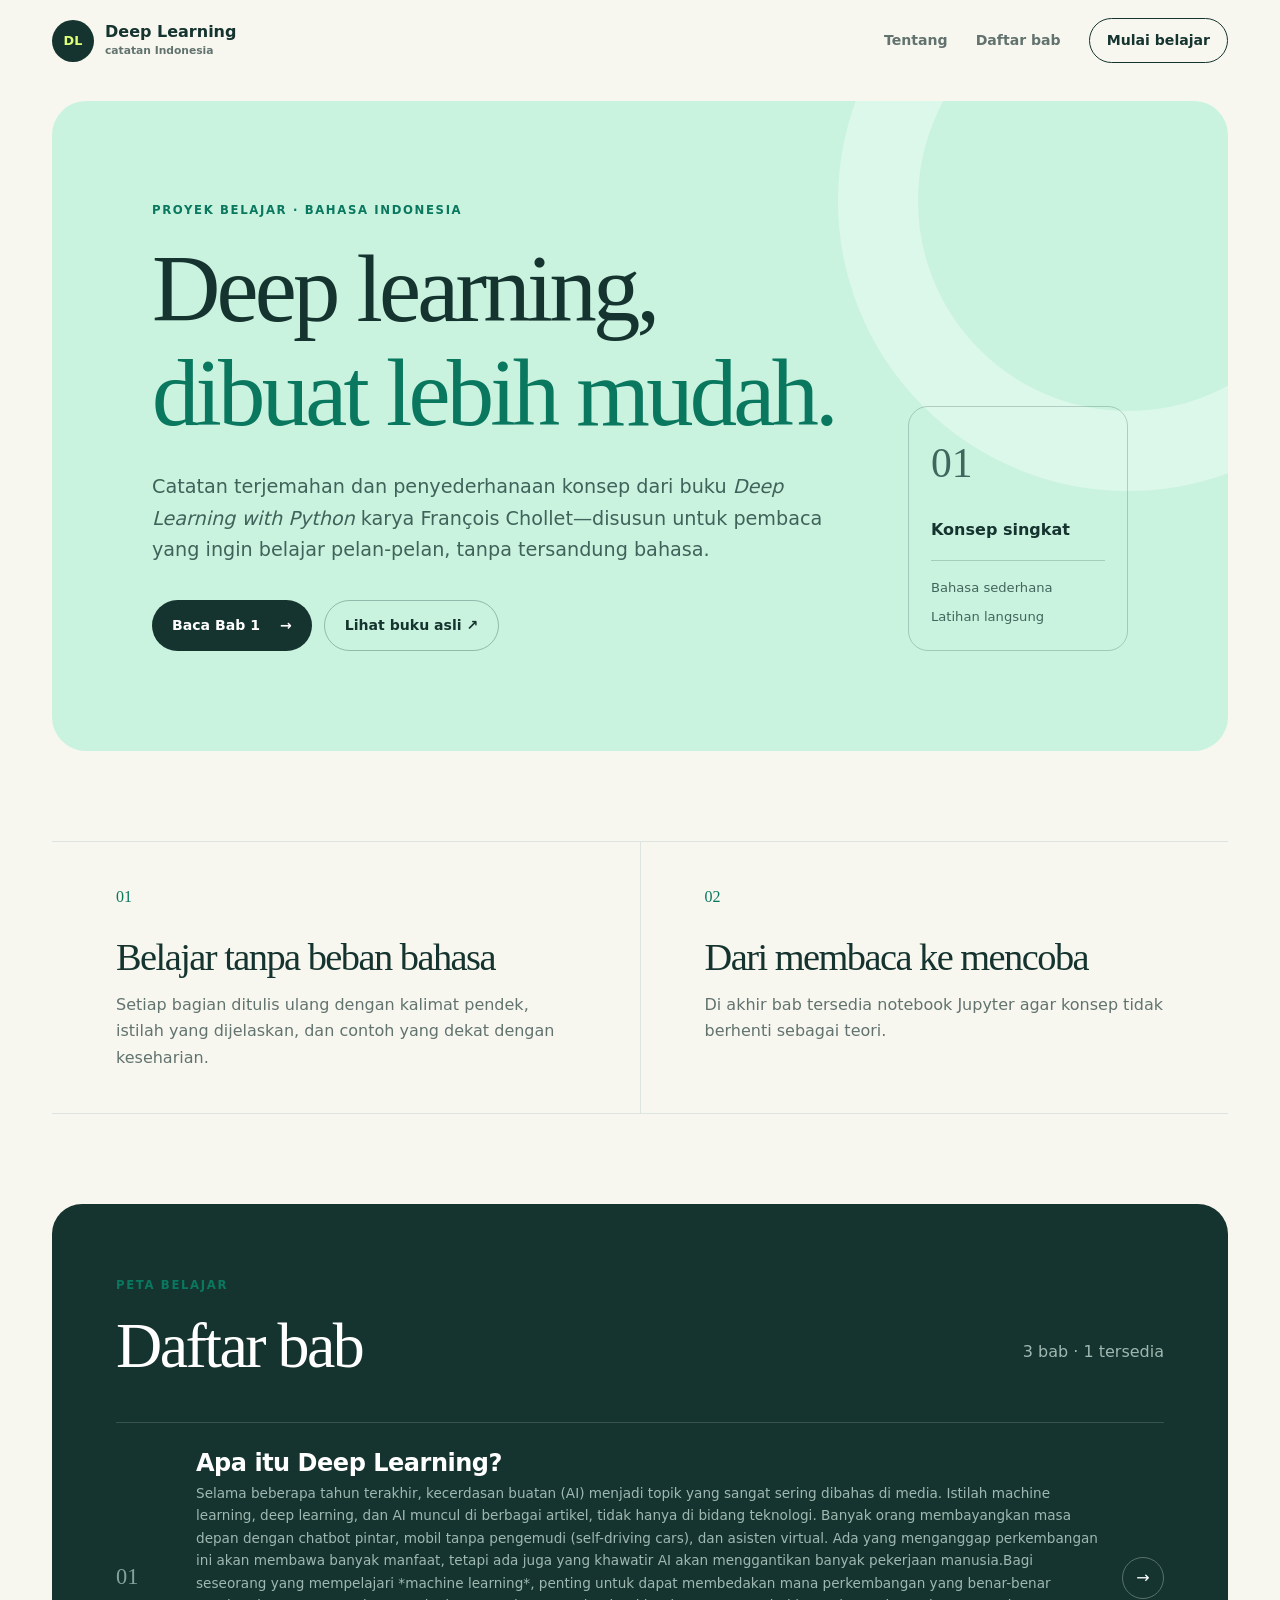
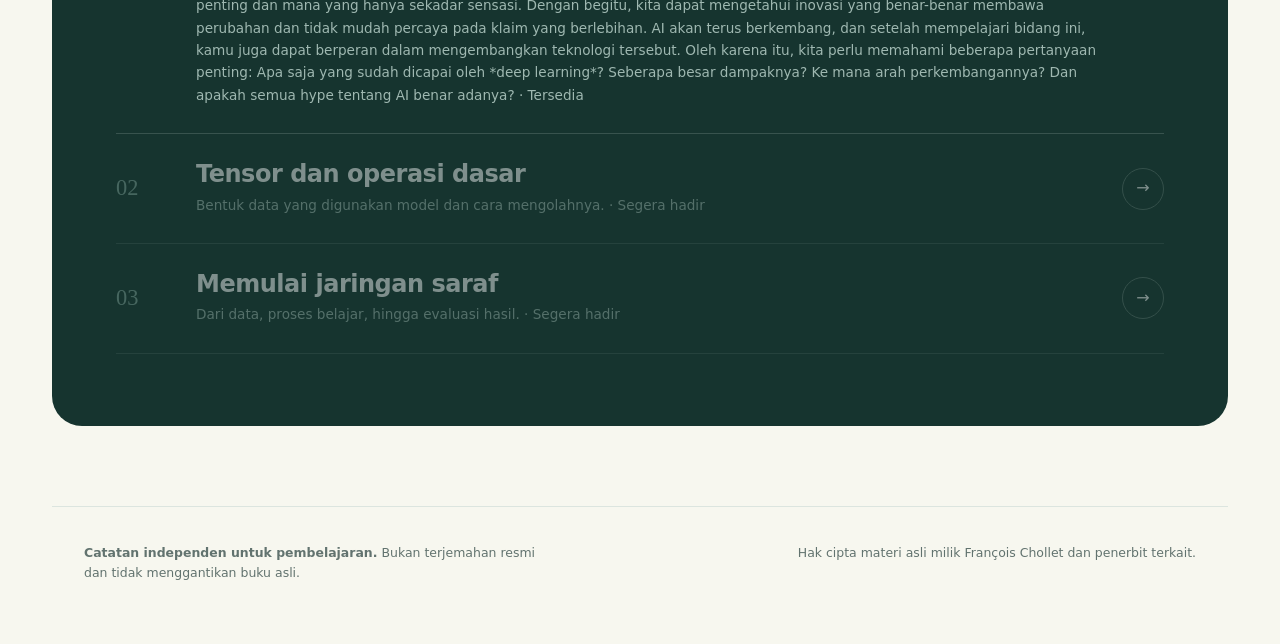
==== commit a503b380: "first step" ====
--- a/index.html
+++ b/index.html
@@ -18,7 +18,7 @@
     <nav aria-label="Navigasi utama">
       <a href="#tentang">Tentang</a>
       <a href="#daftar-bab">Daftar bab</a>
-      <a class="nav-button" href="#mulai-belajar">Mulai belajar</a>
+      <a class="nav-button" href="baca.html">Mulai belajar</a>
     </nav>
   </header>
 
@@ -29,7 +29,7 @@
         <h1>Deep learning,<br><span>dibuat lebih mudah.</span></h1>
         <p class="hero-lead">Catatan terjemahan dan penyederhanaan konsep dari buku <em>Deep Learning with Python</em> karya François Chollet—disusun untuk pembaca yang ingin belajar pelan-pelan, tanpa tersandung bahasa.</p>
         <div class="hero-actions">
-          <a class="button primary" href="#mulai-belajar">Baca Bab 1 <span>→</span></a>
+          <a class="button primary" href="baca.html?bab=bab-1">Baca Bab 1 <span>→</span></a>
           <a class="button secondary" href="https://deeplearningwithpython.io/" target="_blank" rel="noopener noreferrer">Lihat buku asli ↗</a>
         </div>
       </div>
@@ -65,16 +65,6 @@
       </div>
       <div class="chapter-list" id="chapter-list"></div>
     </section>
-
-    <section class="reader-section" id="mulai-belajar" aria-live="polite">
-      <aside class="reader-nav">
-        <p class="eyebrow">Isi bab</p>
-        <div id="subchapter-nav"></div>
-      </aside>
-      <article class="reader" id="chapter-content">
-        <p>Memuat Bab 1…</p>
-      </article>
-    </section>
   </main>
 
   <footer>
--- a/styles.css
+++ b/styles.css
@@ -130,3 +130,382 @@
 }
 
 @media (prefers-reduced-motion: reduce) { html { scroll-behavior: auto; } }
+
+/* ==========================================================================
+   Reader Layout Styles
+   ========================================================================== */
+.reader-body {
+  background: var(--cream);
+}
+
+.reader-header {
+  border-bottom: 1px solid var(--line);
+  background: rgba(247, 247, 239, 0.95);
+}
+
+.reader-container {
+  max-width: 1240px;
+  margin: 0 auto;
+  padding: 0 32px 80px;
+}
+
+.reader-layout {
+  display: grid;
+  grid-template-columns: 280px minmax(0, 1fr);
+  gap: 60px;
+  align-items: start;
+  min-height: calc(100vh - 120px);
+  margin-top: 30px;
+}
+
+/* Sidebar Styling */
+.reader-sidebar {
+  position: sticky;
+  top: 100px;
+  height: calc(100vh - 140px);
+  overflow-y: auto;
+  padding-right: 20px;
+  border-right: 1px solid var(--line);
+}
+
+/* Custom scrollbar for sidebar */
+.reader-sidebar::-webkit-scrollbar {
+  width: 4px;
+}
+.reader-sidebar::-webkit-scrollbar-track {
+  background: transparent;
+}
+.reader-sidebar::-webkit-scrollbar-thumb {
+  background: var(--line);
+  border-radius: 4px;
+}
+.reader-sidebar::-webkit-scrollbar-thumb:hover {
+  background: var(--muted);
+}
+
+.sidebar-toggle-btn {
+  display: none;
+}
+
+.sidebar-group {
+  margin-bottom: 32px;
+}
+
+.sidebar-title {
+  display: block;
+  font-size: 0.72rem;
+  font-weight: 800;
+  text-transform: uppercase;
+  letter-spacing: 0.12em;
+  color: var(--muted);
+  margin-bottom: 14px;
+  border-bottom: 1px solid rgba(22, 52, 47, 0.08);
+  padding-bottom: 6px;
+}
+
+/* Chapters Navigation in Sidebar */
+#chapters-nav {
+  display: flex;
+  flex-direction: column;
+  gap: 4px;
+}
+
+.sidebar-nav-item {
+  display: flex;
+  align-items: flex-start;
+  gap: 12px;
+  padding: 10px 14px;
+  margin-inline: -14px;
+  border-radius: 12px;
+  text-decoration: none;
+  color: var(--ink);
+  transition: all 0.2s ease;
+  font-size: 0.88rem;
+}
+
+.sidebar-nav-item:hover {
+  background: rgba(22, 52, 47, 0.04);
+  color: var(--mint-dark);
+}
+
+.sidebar-nav-item.is-active {
+  background: var(--mint);
+  color: var(--mint-dark);
+  font-weight: 700;
+}
+
+.sidebar-nav-item.is-disabled {
+  opacity: 0.35;
+  pointer-events: none;
+}
+
+.sidebar-nav-num {
+  font-family: Georgia, serif;
+  font-size: 1.15rem;
+  color: var(--mint-dark);
+  font-weight: 500;
+  line-height: 1.1;
+  opacity: 0.8;
+}
+
+.sidebar-nav-item.is-active .sidebar-nav-num {
+  opacity: 1;
+}
+
+.sidebar-nav-meta {
+  display: flex;
+  flex-direction: column;
+  gap: 2px;
+}
+
+.sidebar-nav-title {
+  line-height: 1.3;
+}
+
+.sidebar-nav-status {
+  font-size: 0.68rem;
+  font-weight: 800;
+  color: var(--muted);
+  text-transform: uppercase;
+  letter-spacing: 0.05em;
+  margin-top: 2px;
+}
+
+/* Subchapters Navigation in Sidebar */
+#subchapters-nav {
+  display: flex;
+  flex-direction: column;
+  gap: 2px;
+}
+
+.sidebar-subnav-item {
+  display: flex;
+  align-items: center;
+  gap: 8px;
+  padding: 8px 0;
+  color: var(--muted);
+  font-size: 0.84rem;
+  text-decoration: none;
+  transition: all 0.2s ease;
+}
+
+.sidebar-subnav-item:hover {
+  color: var(--mint-dark);
+  padding-left: 4px;
+}
+
+.subnav-dot {
+  width: 4px;
+  height: 4px;
+  border-radius: 50%;
+  background: var(--muted);
+  transition: all 0.2s ease;
+  opacity: 0.6;
+}
+
+.sidebar-subnav-item:hover .subnav-dot {
+  background: var(--mint-dark);
+  transform: scale(1.5);
+  opacity: 1;
+}
+
+/* Reader Content layout spacing adjustments */
+.reader-content-wrapper {
+  display: flex;
+  flex-direction: column;
+}
+
+.reader-content-header {
+  padding-bottom: 24px;
+  border-bottom: 1px solid var(--line);
+}
+
+.loading-text {
+  font-style: italic;
+  color: var(--muted);
+  padding: 40px 0;
+}
+
+.error-text {
+  color: #c94a4a;
+  font-weight: bold;
+  padding: 40px 0;
+}
+
+/* Prev/Next Chapter Buttons */
+.chapter-navigation {
+  display: grid;
+  grid-template-columns: 1fr 1fr;
+  gap: 24px;
+  margin: 64px 0 48px;
+  padding-top: 48px;
+  border-top: 1px solid var(--line);
+}
+
+.nav-btn {
+  display: flex;
+  flex-direction: column;
+  padding: 24px;
+  border: 1px solid var(--line);
+  border-radius: 20px;
+  text-decoration: none;
+  background: var(--paper);
+  transition: all 0.25s cubic-bezier(0.4, 0, 0.2, 1);
+  box-shadow: 0 2px 8px rgba(22, 52, 47, 0.02);
+}
+
+.nav-btn:hover {
+  border-color: var(--mint-dark);
+  transform: translateY(-2px);
+  box-shadow: 0 12px 30px rgba(10, 119, 95, 0.08);
+}
+
+.nav-btn.next {
+  text-align: right;
+  align-items: flex-end;
+}
+
+.nav-btn.prev {
+  text-align: left;
+  align-items: flex-start;
+}
+
+.nav-label {
+  font-size: 0.7rem;
+  font-weight: 800;
+  text-transform: uppercase;
+  letter-spacing: 0.1em;
+  color: var(--mint-dark);
+  margin-bottom: 8px;
+}
+
+.nav-title {
+  font-family: Georgia, serif;
+  font-size: 1.15rem;
+  font-weight: 500;
+  color: var(--ink);
+  line-height: 1.3;
+}
+
+/* ==========================================================================
+   Responsive Adaptations for Reader View
+   ========================================================================== */
+@media (max-width: 800px) {
+  .reader-container {
+    padding: 0 20px 60px;
+  }
+
+  .reader-layout {
+    grid-template-columns: 1fr;
+    gap: 30px;
+    margin-top: 15px;
+  }
+
+  .reader-sidebar {
+    position: static;
+    height: auto;
+    border-right: none;
+    border-bottom: 1px solid var(--line);
+    padding-bottom: 20px;
+    padding-right: 0;
+  }
+
+  .sidebar-toggle-btn {
+    display: block;
+    width: 100%;
+    padding: 14px;
+    background: var(--ink);
+    color: var(--lime);
+    border: none;
+    border-radius: 12px;
+    font-weight: 800;
+    font-size: 0.88rem;
+    letter-spacing: 0.05em;
+    text-transform: uppercase;
+    cursor: pointer;
+    transition: background 0.2s ease;
+    text-align: center;
+  }
+
+  .sidebar-toggle-btn:hover {
+    background: var(--mint-dark);
+  }
+
+  .sidebar-content {
+    display: none;
+    margin-top: 20px;
+  }
+
+  .reader-sidebar.is-open .sidebar-content {
+    display: block;
+    animation: readerSlideDown 0.3s ease-out forwards;
+  }
+
+  .sidebar-group {
+    margin-bottom: 24px;
+  }
+
+  .chapter-navigation {
+    grid-template-columns: 1fr;
+    gap: 16px;
+    margin: 48px 0 32px;
+    padding-top: 32px;
+  }
+
+  .nav-btn.next {
+    text-align: left;
+    align-items: flex-start;
+  }
+}
+
+@keyframes readerSlideDown {
+  from {
+    opacity: 0;
+    transform: translateY(-10px);
+  }
+  to {
+    opacity: 1;
+    transform: translateY(0);
+  }
+}
+
+/* Subheadings inside reader content */
+.reader h4, .reader h5 {
+  font-family: Georgia, serif;
+  font-weight: 600;
+  color: var(--ink);
+  margin-top: 36px;
+  margin-bottom: 12px;
+  line-height: 1.3;
+}
+.reader h4 {
+  font-size: clamp(1.25rem, 2.2vw, 1.6rem);
+}
+.reader h5 {
+  font-size: clamp(1.05rem, 1.8vw, 1.25rem);
+  color: var(--muted);
+}
+
+/* Figure and Image styles inside reader content */
+.reader figure {
+  margin: 40px 0;
+  display: flex;
+  flex-direction: column;
+  align-items: center;
+  gap: 12px;
+}
+.reader figure img {
+  max-width: 100%;
+  height: auto;
+  border-radius: 16px;
+  border: 1px solid var(--line);
+  box-shadow: 0 12px 36px rgba(22, 52, 47, 0.05);
+}
+.reader figcaption {
+  font-size: 0.85rem;
+  color: var(--muted);
+  font-style: italic;
+  text-align: center;
+  max-width: 80%;
+  line-height: 1.4;
+}
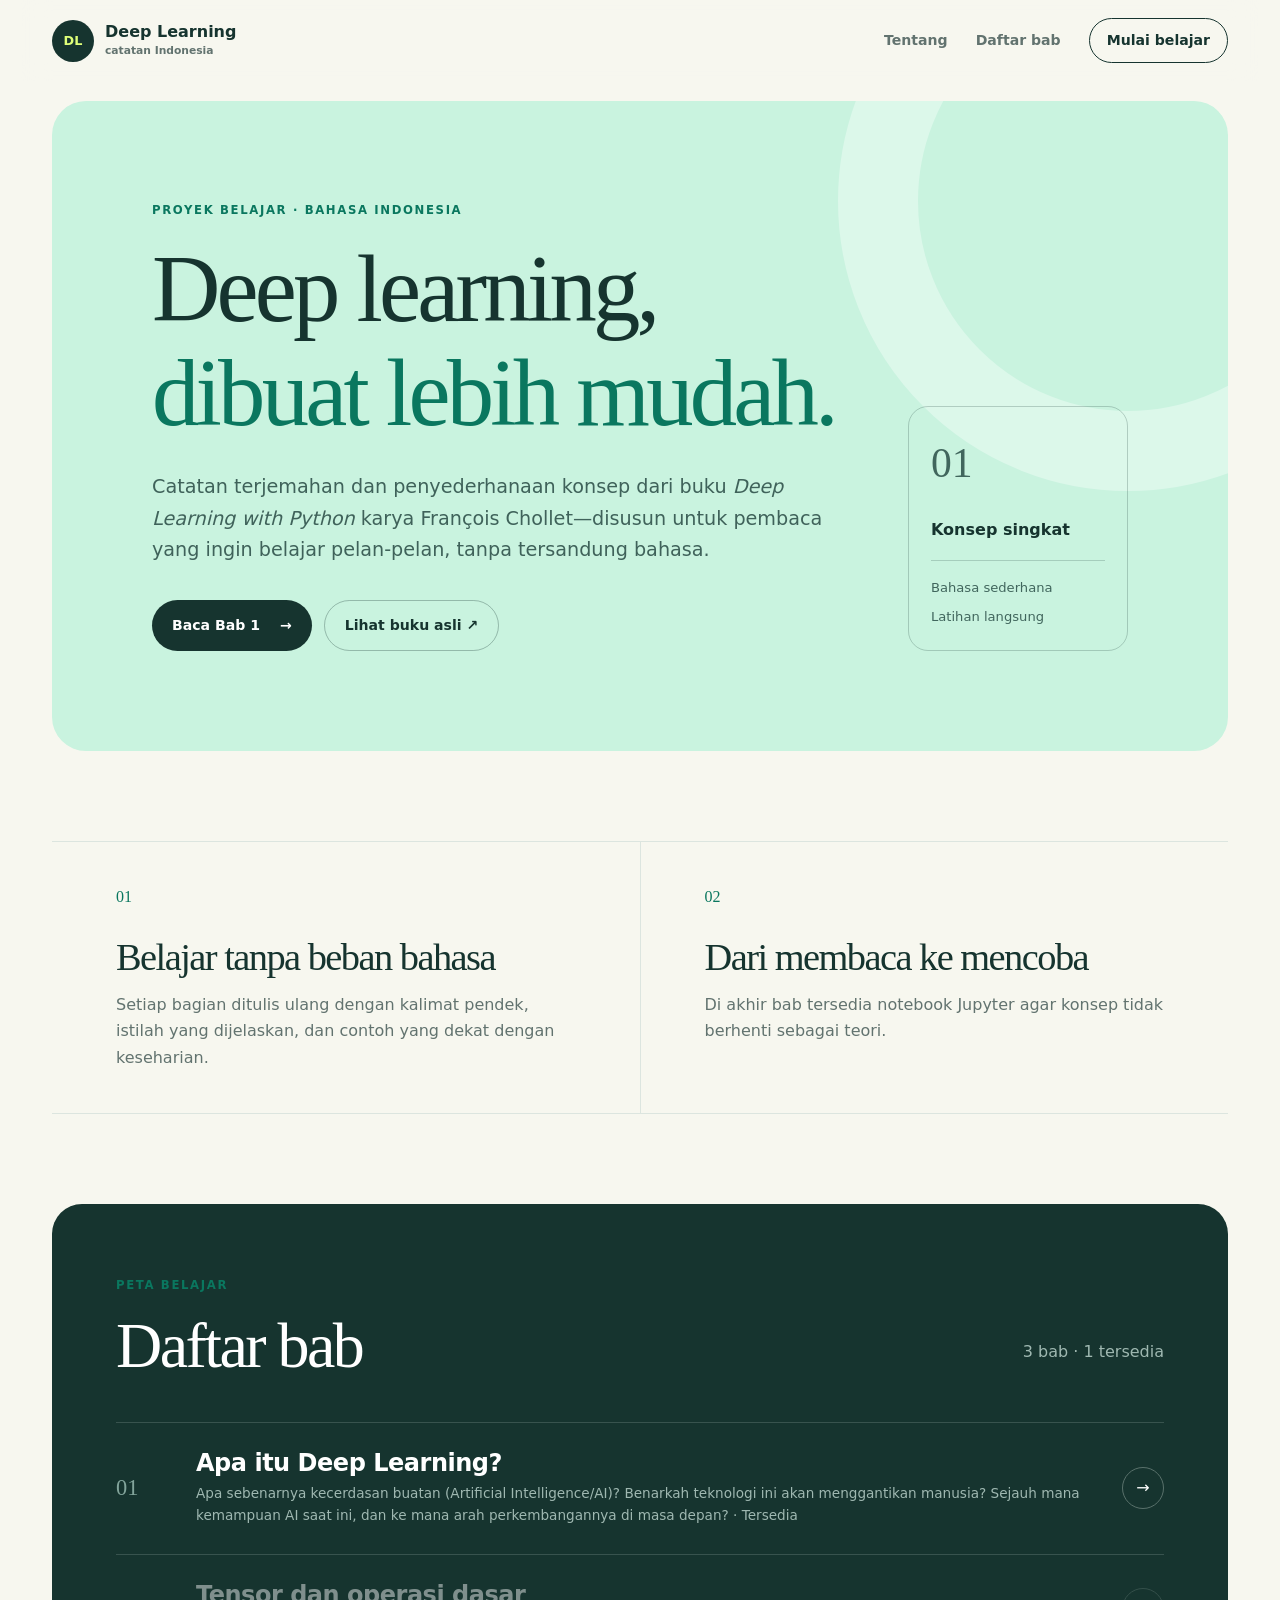
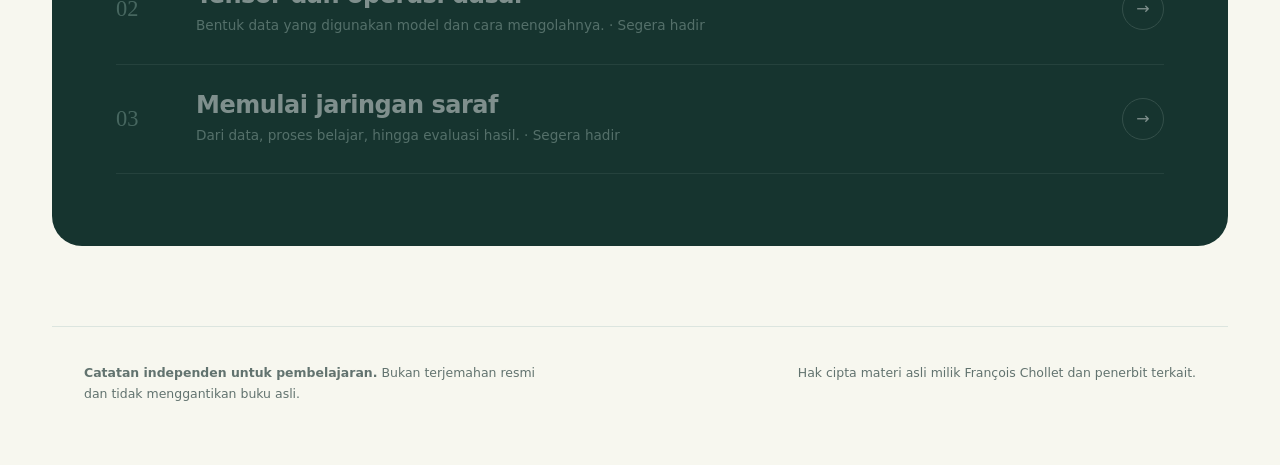
==== commit 46f1f9fb: "chapter Artificial intelligence" ====
--- a/index.html
+++ b/index.html
@@ -5,9 +5,9 @@
   <meta name="viewport" content="width=device-width, initial-scale=1">
   <meta name="description" content="Catatan belajar Deep Learning with Python dalam bahasa Indonesia yang sederhana.">
   <title>Deep Learning dengan Python — Catatan Indonesia</title>
-  <link rel="stylesheet" href="styles.css">
-  <script src="content/book-content.js" defer></script>
-  <script src="app.js" defer></script>
+  <link rel="stylesheet" href="styles.css?v=1.4">
+  <script src="content/book-content.js?v=1.1" defer></script>
+  <script src="app.js?v=1.1" defer></script>
 </head>
 <body>
   <header class="site-header">
--- a/styles.css
+++ b/styles.css
@@ -94,14 +94,17 @@
 .reader-nav { position: sticky; top: 100px; align-self: start; }
 .reader-nav a { display: block; padding: 10px 0; border-bottom: 1px solid var(--line); color: var(--muted); font-size: .88rem; text-decoration: none; }
 .reader-nav a:hover { color: var(--mint-dark); }
-.reader { max-width: 760px; }
-.chapter-kicker { color: var(--mint-dark); font-weight: 800; }
-.reader h2 { margin: 8px 0 20px; font-family: Georgia, serif; font-size: clamp(2.5rem, 5vw, 4.6rem); font-weight: 500; }
-.chapter-summary { padding-bottom: 38px; border-bottom: 1px solid var(--line); color: var(--muted); font-size: 1.15rem; }
+.reader {
+  max-width: 760px;
+  text-align: left !important;
+}
+.chapter-kicker { color: var(--mint-dark); font-weight: 800; text-align: left !important; }
+.reader h2 { margin: 8px 0 20px; font-family: Georgia, serif; font-size: clamp(2.5rem, 5vw, 4.6rem); font-weight: 500; text-align: left !important; }
+.chapter-summary { padding-bottom: 38px; border-bottom: 1px solid var(--line); color: var(--muted); font-size: 1.15rem; text-align: left !important; }
 .subchapter { padding: 48px 0 16px; scroll-margin-top: 100px; }
-.subchapter h3 { font-family: Georgia, serif; font-size: clamp(1.7rem, 3vw, 2.5rem); font-weight: 500; }
-.subchapter p { color: #435c57; }
-.key-points { margin: 25px 0 0; padding: 22px 22px 22px 42px; border-radius: 16px; background: #ecf5ef; }
+.subchapter h3 { font-family: Georgia, serif; font-size: clamp(1.7rem, 3vw, 2.5rem); font-weight: 500; text-align: left !important; }
+.subchapter p { color: #435c57; text-align: left !important; }
+.key-points { margin: 25px 0 0; padding: 22px 22px 22px 42px; border-radius: 16px; background: #ecf5ef; text-align: left; }
 .practice-card { margin-top: 48px; padding: 30px; border-radius: 22px; background: var(--lime); }
 .practice-card h3 { margin-bottom: 10px; }
 .practice-card p { margin: 0 0 20px; color: #3f5745; }
@@ -276,17 +279,19 @@
   display: flex;
   flex-direction: column;
   gap: 2px;
+  align-items: flex-start;
 }
 
 .sidebar-subnav-item {
   display: flex;
-  align-items: center;
+  align-items: flex-start;
   gap: 8px;
   padding: 8px 0;
   color: var(--muted);
   font-size: 0.84rem;
   text-decoration: none;
   transition: all 0.2s ease;
+  text-align: left;
 }
 
 .sidebar-subnav-item:hover {
@@ -301,6 +306,8 @@
   background: var(--muted);
   transition: all 0.2s ease;
   opacity: 0.6;
+  flex-shrink: 0;
+  margin-top: 6px;
 }
 
 .sidebar-subnav-item:hover .subnav-dot {
@@ -477,6 +484,7 @@
   margin-top: 36px;
   margin-bottom: 12px;
   line-height: 1.3;
+  text-align: left !important;
 }
 .reader h4 {
   font-size: clamp(1.25rem, 2.2vw, 1.6rem);
@@ -509,3 +517,125 @@
   max-width: 80%;
   line-height: 1.4;
 }
+
+/* Quote / Blockquote Styles inside reader content */
+.reader blockquote {
+  margin: 28px 0;
+  padding: 16px 24px;
+  background: rgba(10, 119, 95, 0.04);
+  border-left: 4px solid var(--mint-dark);
+  border-radius: 0 12px 12px 0;
+  font-style: italic;
+}
+.reader blockquote p {
+  margin: 0;
+  color: #2c443f;
+  font-size: 1.05rem;
+}
+
+/* Glossary / Tooltip Styles */
+.glossary-term {
+  border-bottom: 1.5px dashed var(--mint-dark);
+  color: var(--mint-dark);
+  font-weight: 600;
+  cursor: pointer;
+  transition: all 0.2s ease;
+  position: relative;
+  padding-bottom: 1px;
+}
+.glossary-term:hover {
+  background-color: rgba(10, 119, 95, 0.08);
+  border-bottom-style: solid;
+  border-radius: 4px;
+  padding-inline: 4px;
+  margin-inline: -4px;
+}
+.glossary-term:focus {
+  outline: 2px solid var(--mint-dark);
+  outline-offset: 2px;
+  border-radius: 4px;
+}
+
+/* Glossary popover card style */
+.glossary-popup {
+  position: absolute;
+  z-index: 100;
+  max-width: 280px;
+  background: var(--paper);
+  border: 1px solid var(--line);
+  border-radius: 12px;
+  box-shadow: 0 10px 25px rgba(24, 69, 58, 0.15);
+  padding: 14px 16px;
+  font-size: 0.88rem;
+  color: var(--ink);
+  line-height: 1.45;
+  display: block;
+  visibility: visible;
+  opacity: 1;
+  transform: scale(1);
+  transition: opacity 0.15s ease, transform 0.15s ease, visibility 0.15s ease;
+}
+
+.glossary-popup.hidden {
+  opacity: 0;
+  visibility: hidden;
+  pointer-events: none;
+  transform: scale(0.95);
+}
+
+.glossary-popup-content {
+  position: relative;
+  padding-right: 20px;
+}
+
+.glossary-popup-content p {
+  margin: 0;
+  color: var(--ink);
+}
+
+.glossary-popup-content strong {
+  color: var(--mint-dark);
+}
+
+#glossary-popup-close {
+  position: absolute;
+  top: -4px;
+  right: -8px;
+  background: none;
+  border: none;
+  font-size: 1.2rem;
+  color: var(--muted);
+  cursor: pointer;
+  padding: 4px;
+  line-height: 1;
+  transition: color 0.2s ease;
+}
+
+#glossary-popup-close:hover {
+  color: var(--ink);
+}
+
+/* Popover Arrow pointing to term */
+.glossary-popup::after {
+  content: "";
+  position: absolute;
+  bottom: -6px;
+  left: 50%;
+  transform: translateX(-50%) rotate(45deg);
+  width: 10px;
+  height: 10px;
+  background: var(--paper);
+  border-right: 1px solid var(--line);
+  border-bottom: 1px solid var(--line);
+}
+
+.glossary-popup.position-below::after {
+  bottom: auto;
+  top: -6px;
+  border-right: none;
+  border-bottom: none;
+  border-left: 1px solid var(--line);
+  border-top: 1px solid var(--line);
+}
+
+
